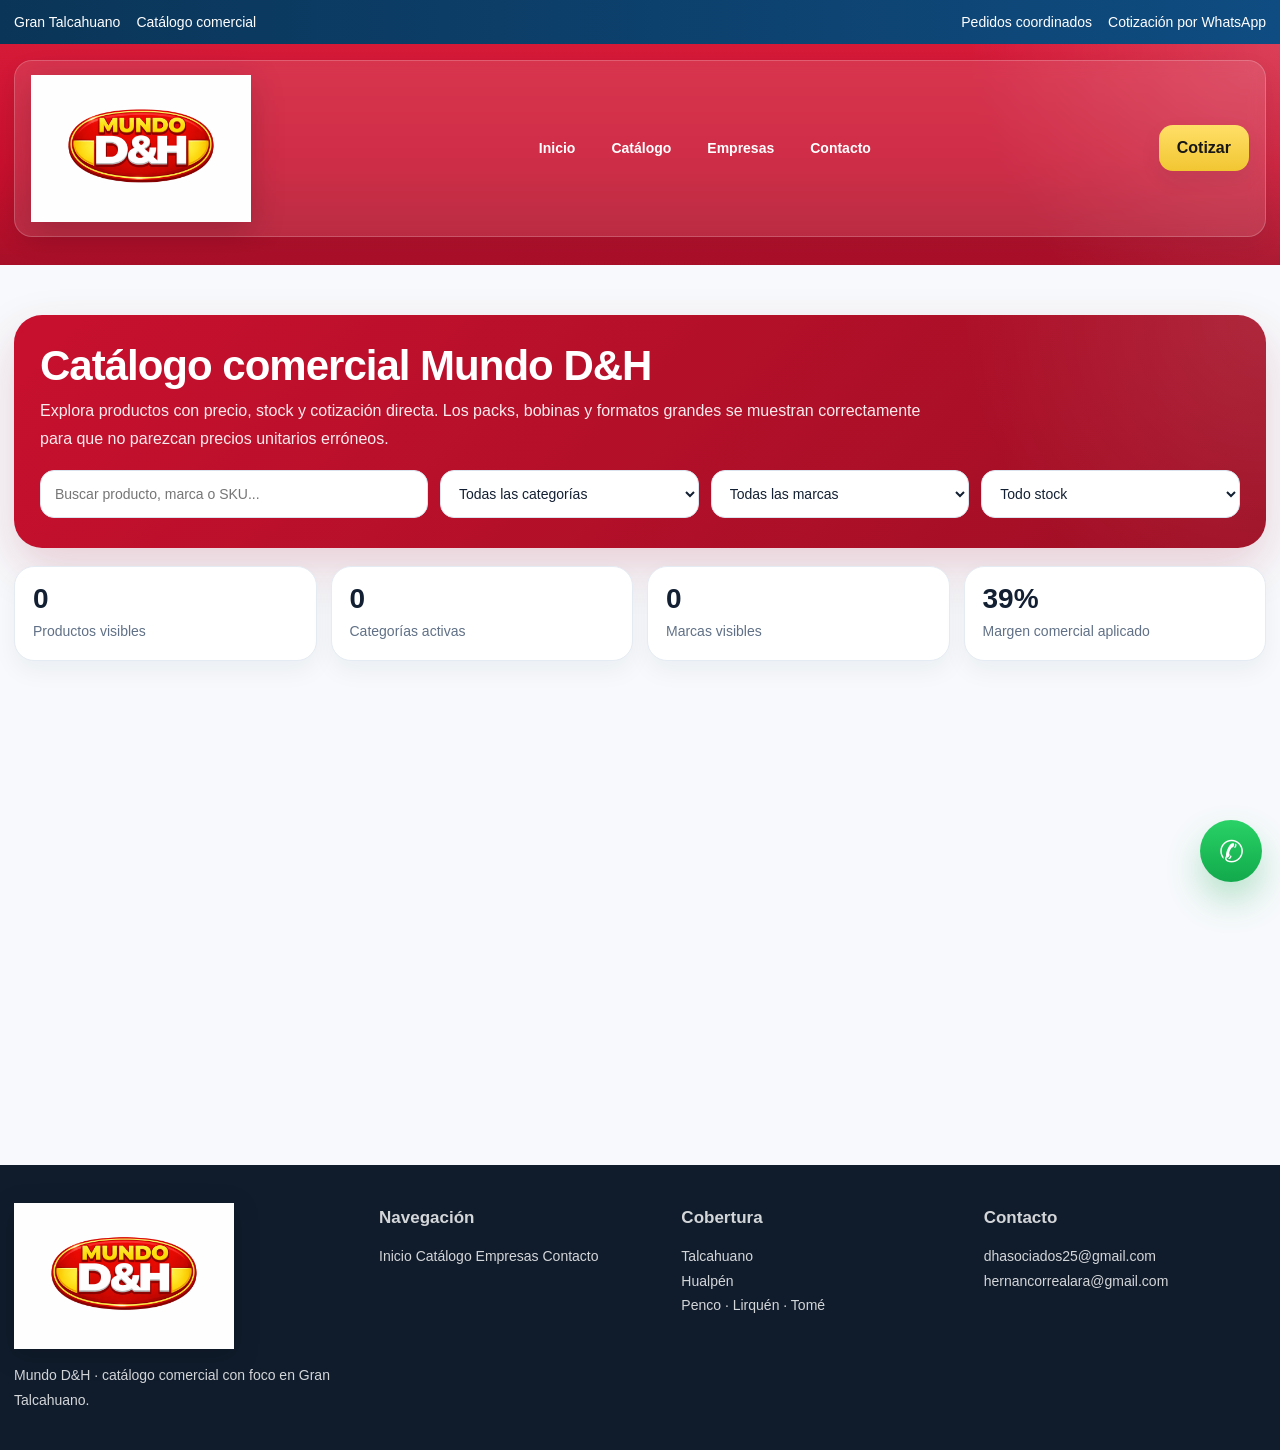
==== catalogo.html @ e12031c5 "Update catalogo.html" ====
<!doctype html>
<html lang="es">
<head>
  <meta charset="utf-8" />
  <meta name="viewport" content="width=device-width,initial-scale=1" />
  <title>Mundo D&H | Catálogo comercial</title>
  <meta
    name="description"
    content="Catálogo comercial Mundo D&H. Productos con precio, stock y cotización por WhatsApp."
  />
  <meta name="theme-color" content="#c8102e" />
  <link rel="stylesheet" href="style.css" />

  <style>
    .catalog-page{
      padding:26px 0 40px;
      background:#f7f9fc;
      min-height:100vh;
    }

    .catalog-hero{
      background:
        radial-gradient(circle at top right, rgba(255,255,255,.10), transparent 24%),
        linear-gradient(135deg, #c8102e 0%, #9f0f25 100%);
      color:#fff;
      border-radius:28px;
      padding:30px 26px;
      box-shadow:0 20px 48px rgba(159,15,37,.18);
      margin-top:24px;
      margin-bottom:18px;
    }

    .catalog-hero h1{
      margin:0 0 10px;
      font-size:42px;
      line-height:1.02;
      letter-spacing:-1px;
    }

    .catalog-hero p{
      margin:0;
      max-width:900px;
      line-height:1.7;
      color:rgba(255,255,255,.92);
    }

    .catalog-tools{
      margin-top:18px;
      display:grid;
      grid-template-columns:1.2fr .8fr .8fr .8fr;
      gap:12px;
    }

    .catalog-tools input,
    .catalog-tools select{
      width:100%;
      border:1px solid #dbe3ee;
      border-radius:14px;
      padding:14px 14px;
      font-size:14px;
      background:#fff;
      color:#132033;
      outline:none;
    }

    .catalog-summary{
      display:grid;
      grid-template-columns:repeat(4, 1fr);
      gap:14px;
      margin:18px 0;
    }

    .summary-card{
      background:#fff;
      border:1px solid #e5ebf3;
      border-radius:20px;
      padding:18px;
      box-shadow:0 10px 24px rgba(20,32,51,.05);
    }

    .summary-card strong{
      display:block;
      font-size:28px;
      color:#132033;
      line-height:1;
      margin-bottom:8px;
    }

    .summary-card span{
      color:#607086;
      font-size:14px;
      line-height:1.5;
    }

    .catalog-grid{
      display:grid;
      grid-template-columns:repeat(4, 1fr);
      gap:16px;
    }

    .product-card{
      background:#fff;
      border:1px solid #e5ebf3;
      border-radius:24px;
      overflow:hidden;
      box-shadow:0 12px 28px rgba(20,32,51,.06);
      display:flex;
      flex-direction:column;
      min-height:100%;
    }

    .product-image{
      position:relative;
      height:220px;
      background:#eef3f8;
      overflow:hidden;
    }

    .product-image img{
      width:100%;
      height:100%;
      object-fit:cover;
      display:block;
    }

    .badge-top{
      position:absolute;
      top:12px;
      left:12px;
      display:inline-flex;
      align-items:center;
      gap:6px;
      background:rgba(19,32,51,.88);
      color:#fff;
      padding:8px 10px;
      border-radius:999px;
      font-size:12px;
      font-weight:800;
      z-index:2;
    }

    .badge-stock{
      position:absolute;
      top:12px;
      right:12px;
      padding:8px 10px;
      border-radius:999px;
      font-size:12px;
      font-weight:800;
      z-index:2;
      background:#eaf8ee;
      color:#16733d;
      border:1px solid #caecd5;
    }

    .badge-stock.low{
      background:#fff6e8;
      color:#9a6500;
      border-color:#f1d9a8;
    }

    .badge-stock.out{
      background:#fff0f0;
      color:#a11a1a;
      border-color:#f0c4c4;
    }

    .product-body{
      padding:18px;
      display:flex;
      flex-direction:column;
      gap:12px;
      flex:1;
    }

    .product-category{
      font-size:12px;
      font-weight:800;
      color:#c8102e;
      text-transform:uppercase;
      letter-spacing:.08em;
    }

    .product-name{
      margin:0;
      font-size:18px;
      line-height:1.25;
      color:#132033;
      letter-spacing:-.25px;
    }

    .product-meta{
      display:grid;
      gap:6px;
      color:#5f6d80;
      font-size:13px;
      line-height:1.5;
    }

    .product-prices{
      margin-top:auto;
      display:grid;
      gap:6px;
      padding-top:8px;
      border-top:1px solid #edf1f6;
    }

    .price-row{
      display:flex;
      justify-content:space-between;
      gap:10px;
      align-items:center;
      font-size:14px;
    }

    .price-label{
      color:#607086;
    }

    .price-value{
      color:#132033;
      font-weight:700;
    }

    .price-sale{
      font-size:24px;
      color:#c8102e;
      font-weight:900;
      line-height:1;
    }

    .product-actions{
      display:grid;
      gap:10px;
      margin-top:12px;
    }

    .btn-product{
      display:inline-flex;
      justify-content:center;
      align-items:center;
      width:100%;
      border:none;
      border-radius:14px;
      padding:13px 14px;
      font-size:14px;
      font-weight:800;
      text-decoration:none;
      cursor:pointer;
    }

    .btn-wa{
      background:#128C7E;
      color:#fff;
    }

    .btn-wa:hover{
      background:#0f766a;
    }

    .btn-secondary-lite{
      background:#f3f6fa;
      color:#132033;
      border:1px solid #e5ebf3;
    }

    .empty-state{
      grid-column:1 / -1;
      background:#fff;
      border:1px solid #e5ebf3;
      border-radius:24px;
      padding:40px 24px;
      text-align:center;
      color:#607086;
    }

    @media (max-width:1180px){
      .catalog-grid{
        grid-template-columns:repeat(3, 1fr);
      }

      .catalog-tools{
        grid-template-columns:1fr 1fr;
      }

      .catalog-summary{
        grid-template-columns:repeat(2, 1fr);
      }
    }

    @media (max-width:820px){
      .catalog-grid{
        grid-template-columns:repeat(2, 1fr);
      }

      .catalog-hero h1{
        font-size:34px;
      }
    }

    @media (max-width:620px){
      .catalog-grid,
      .catalog-tools,
      .catalog-summary{
        grid-template-columns:1fr;
      }

      .catalog-hero{
        padding:24px 18px;
      }

      .catalog-hero h1{
        font-size:28px;
      }
    }
  </style>
</head>
<body>
  <div class="topbar">
    <div class="wrap topbar-inner">
      <div class="topbar-left">
        <span>Gran Talcahuano</span>
        <span>Catálogo comercial</span>
      </div>
      <div class="topbar-right">
        <span>Pedidos coordinados</span>
        <span>Cotización por WhatsApp</span>
      </div>
    </div>
  </div>

  <header class="header small-header">
    <div class="wrap nav">
      <a class="brand" href="index.html">
        <img src="./logotipo.png" alt="Mundo D&H" class="brand-logo">
      </a>

      <nav class="menu">
        <a href="index.html">Inicio</a>
        <a href="catalogo.html">Catálogo</a>
        <a href="empresas.html">Empresas</a>
        <a href="contacto.html">Contacto</a>
      </nav>

      <a class="btn btn-yellow" href="whatsapp.html">Cotizar</a>
    </div>
  </header>

  <main class="catalog-page">
    <div class="wrap">
      <section class="catalog-hero">
        <h1>Catálogo comercial Mundo D&H</h1>
        <p>
          Explora productos con precio, stock y cotización directa. Los packs, bobinas y formatos grandes
          se muestran correctamente para que no parezcan precios unitarios erróneos.
        </p>

        <div class="catalog-tools">
          <input type="text" id="searchInput" placeholder="Buscar producto, marca o SKU..." />
          <select id="categoryFilter">
            <option value="">Todas las categorías</option>
          </select>
          <select id="brandFilter">
            <option value="">Todas las marcas</option>
          </select>
          <select id="stockFilter">
            <option value="">Todo stock</option>
            <option value="con">Con stock</option>
            <option value="bajo">Stock bajo</option>
            <option value="sin">Sin stock</option>
          </select>
        </div>
      </section>

      <section class="catalog-summary">
        <article class="summary-card">
          <strong id="summaryProducts">0</strong>
          <span>Productos visibles</span>
        </article>

        <article class="summary-card">
          <strong id="summaryCategories">0</strong>
          <span>Categorías activas</span>
        </article>

        <article class="summary-card">
          <strong id="summaryBrands">0</strong>
          <span>Marcas visibles</span>
        </article>

        <article class="summary-card">
          <strong>39%</strong>
          <span>Margen comercial aplicado</span>
        </article>
      </section>

      <section class="catalog-grid" id="catalogGrid"></section>
    </div>
  </main>

  <footer class="footer">
    <div class="wrap footer-grid">
      <div>
        <img src="./logotipo.png" alt="Mundo D&H" class="footer-logo">
        <p>Mundo D&amp;H · catálogo comercial con foco en Gran Talcahuano.</p>
      </div>

      <div>
        <h4>Navegación</h4>
        <a href="index.html">Inicio</a>
        <a href="catalogo.html">Catálogo</a>
        <a href="empresas.html">Empresas</a>
        <a href="contacto.html">Contacto</a>
      </div>

      <div>
        <h4>Cobertura</h4>
        <div>Talcahuano</div>
        <div>Hualpén</div>
        <div>Penco · Lirquén · Tomé</div>
      </div>

      <div>
        <h4>Contacto</h4>
        <div>dhasociados25@gmail.com</div>
        <div>hernancorrealara@gmail.com</div>
      </div>
    </div>
  </footer>

  <script src="catalogo.js"></script>
</body>
</html>
  <button class="wa-float" type="button" onclick="quickWhatsApp()" aria-label="WhatsApp">✆</button>

  <script src="script.js"></script>
</body>
---- style.css ----
:root{
  --primary:#c8102e;
  --primary-dark:#a50f28;
  --blue:#0f4c81;
  --blue-dark:#0a3558;
  --yellow:#ffd54a;
  --yellow-dark:#f2c632;
  --ink:#142033;
  --muted:#677486;
  --paper:#ffffff;
  --bg:#f5f7fb;
  --line:#e3e8f0;
  --dark:#162334;
  --shadow:0 16px 38px rgba(20,32,51,.10);
  --shadow-soft:0 8px 20px rgba(20,32,51,.08);
  --max:1280px;
}

*{box-sizing:border-box}
html{scroll-behavior:smooth}
body{
  margin:0;
  font-family:Arial, Helvetica, sans-serif;
  background:var(--bg);
  color:var(--ink);
}
a{text-decoration:none;color:inherit}
img{display:block;max-width:100%}
button,input,select,textarea{font:inherit}

.wrap{
  width:min(var(--max), calc(100% - 28px));
  margin:0 auto;
}

.topbar{
  background:linear-gradient(90deg, var(--blue-dark), var(--blue));
  color:#fff;
  font-size:14px;
}
.topbar-inner{
  min-height:44px;
  display:flex;
  justify-content:space-between;
  align-items:center;
  gap:12px;
  flex-wrap:wrap;
  padding:8px 0;
}
.topbar-left,
.topbar-right{
  display:flex;
  gap:16px;
  flex-wrap:wrap;
}

.promo-ticker{
  background:#9d0c23;
  color:#fff;
  overflow:hidden;
  white-space:nowrap;
  border-bottom:4px solid var(--yellow);
}
.promo-track{
  display:inline-flex;
  gap:28px;
  align-items:center;
  padding:12px 0;
  min-width:max-content;
  animation:ticker 24s linear infinite;
  font-weight:800;
  letter-spacing:.2px;
}
@keyframes ticker{
  from{transform:translateX(0)}
  to{transform:translateX(-50%)}
}

.header{
  background:
    radial-gradient(circle at top right, rgba(255,255,255,.16), transparent 24%),
    linear-gradient(180deg, #d51a38 0%, #c8102e 54%, #a70f28 100%);
  color:#fff;
  padding:16px 0 42px;
}
.small-header{
  padding-bottom:28px;
}

.nav{
  display:flex;
  align-items:center;
  justify-content:space-between;
  gap:16px;
  flex-wrap:wrap;
  background:rgba(255,255,255,.12);
  border:1px solid rgba(255,255,255,.20);
  border-radius:18px;
  padding:14px 16px;
  backdrop-filter:blur(8px);
  box-shadow:var(--shadow-soft);
}
.brand-logo{
  width:220px;
  height:auto;
  object-fit:contain;
  filter:drop-shadow(0 8px 16px rgba(0,0,0,.18));
}
.menu{
  display:flex;
  gap:8px;
  flex-wrap:wrap;
}
.menu a{
  color:#fff;
  font-weight:700;
  font-size:14px;
  padding:11px 14px;
  border-radius:12px;
}
.menu a:hover{
  background:rgba(255,255,255,.12);
}

.btn{
  border:0;
  border-radius:14px;
  padding:14px 18px;
  font-weight:800;
  cursor:pointer;
  box-shadow:var(--shadow-soft);
  transition:.18s ease;
}
.btn:hover{
  transform:translateY(-1px);
}
.btn-yellow{
  background:linear-gradient(180deg, #ffdf67, var(--yellow-dark));
  color:#161616;
}
.btn-dark{
  background:linear-gradient(180deg, #22354d, #162334);
  color:#fff;
}
.btn-outline-white{
  background:transparent;
  color:#fff;
  border:1px solid rgba(255,255,255,.36);
}

.hero{
  margin-top:24px;
  display:grid;
  grid-template-columns:1.15fr .85fr;
  gap:24px;
  align-items:stretch;
}
.hero-small{
  align-items:center;
}
.hero-left,
.hero-right{
  min-width:0;
}
.hero-badge{
  display:inline-flex;
  align-items:center;
  gap:8px;
  padding:9px 14px;
  border-radius:999px;
  background:rgba(255,255,255,.12);
  border:1px solid rgba(255,255,255,.18);
  font-size:13px;
  font-weight:800;
  margin-bottom:18px;
}
.hero h1{
  margin:0 0 14px;
  font-size:52px;
  line-height:1.02;
  letter-spacing:-1px;
}
.hero p{
  margin:0;
  color:rgba(255,255,255,.92);
  font-size:18px;
  line-height:1.6;
}
.hero-actions{
  display:flex;
  gap:12px;
  flex-wrap:wrap;
  margin-top:24px;
}
.hero-features{
  display:grid;
  grid-template-columns:repeat(3,1fr);
  gap:12px;
  margin-top:24px;
}
.mini-card{
  background:rgba(255,255,255,.12);
  border:1px solid rgba(255,255,255,.16);
  border-radius:18px;
  padding:16px;
}
.mini-card strong{
  display:block;
  margin-bottom:6px;
  font-size:16px;
}
.mini-card span{
  color:rgba(255,255,255,.90);
  font-size:14px;
  line-height:1.5;
}

.slider-card,
.compact-info{
  background:#fff;
  color:var(--ink);
  border-radius:24px;
  padding:26px;
  box-shadow:var(--shadow);
  min-height:100%;
}
.slider{
  position:relative;
  min-height:280px;
}
.slide{
  display:none;
}
.slide.active{
  display:block;
  animation:fadeIn .35s ease;
}
@keyframes fadeIn{
  from{opacity:.3; transform:translateY(8px)}
  to{opacity:1; transform:none}
}
.slide-label{
  display:inline-block;
  padding:8px 12px;
  border-radius:999px;
  background:#eef4fb;
  color:var(--blue);
  font-size:12px;
  font-weight:800;
  margin-bottom:12px;
}
.slide h3{
  margin:0 0 10px;
  font-size:30px;
  line-height:1.1;
}
.slide p{
  color:var(--muted);
  font-size:15px;
  line-height:1.65;
}
.slider-dots{
  display:flex;
  gap:8px;
  margin-top:18px;
}
.slider-dots button{
  width:12px;
  height:12px;
  border-radius:999px;
  border:0;
  background:#d6dde7;
  cursor:pointer;
}
.slider-dots button.active{
  background:var(--primary);
}
.check-list{
  margin:0;
  padding-left:18px;
  color:var(--muted);
  line-height:1.8;
}
.compact-info h3{
  margin:0 0 12px;
  font-size:28px;
}

.section{
  padding:42px 0;
}
.section.alt{
  background:#eef3f8;
}
.section-head{
  margin-bottom:20px;
}
.section-head.center{
  text-align:center;
}
.section-head h2{
  margin:0 0 8px;
  font-size:36px;
  letter-spacing:-.6px;
}
.section-head p{
  margin:0;
  color:var(--muted);
  line-height:1.65;
  font-size:16px;
}

.service-grid{
  display:grid;
  grid-template-columns:repeat(3,1fr);
  gap:18px;
}
.card{
  background:var(--paper);
  border:1px solid var(--line);
  border-radius:22px;
  box-shadow:var(--shadow-soft);
}
.service-card{
  padding:22px;
}
.icon-box{
  width:58px;
  height:58px;
  border-radius:16px;
  display:grid;
  place-items:center;
  font-size:25px;
  background:linear-gradient(180deg, #eef6ff, #e5effa);
  color:var(--blue);
  margin-bottom:14px;
}
.service-card h3{
  margin:0 0 10px;
  font-size:22px;
}
.service-card p{
  margin:0;
  color:var(--muted);
  line-height:1.6;
}

.category-grid{
  display:grid;
  grid-template-columns:repeat(4,1fr);
  gap:16px;
}
.category-card{
  background:#fff;
  border:1px solid var(--line);
  border-radius:20px;
  padding:20px;
  box-shadow:var(--shadow-soft);
  transition:.18s ease;
}
.category-card:hover{
  transform:translateY(-3px);
  box-shadow:0 16px 30px rgba(20,32,51,.12);
}
.category-icon{
  width:56px;
  height:56px;
  border-radius:16px;
  display:grid;
  place-items:center;
  font-size:26px;
  background:#fff3d1;
  margin-bottom:14px;
}
.category-card h3{
  margin:0 0 8px;
  font-size:20px;
}
.category-card p{
  margin:0;
  color:var(--muted);
  line-height:1.6;
  font-size:14px;
}

.offer-banner{
  background:linear-gradient(135deg, var(--blue) 0%, #123c61 100%);
  color:#fff;
  border-radius:26px;
  padding:28px;
  display:grid;
  grid-template-columns:1.1fr .9fr;
  gap:20px;
  box-shadow:var(--shadow);
}
.offer-tag{
  display:inline-block;
  padding:8px 12px;
  background:rgba(255,255,255,.12);
  border:1px solid rgba(255,255,255,.18);
  border-radius:999px;
  font-size:12px;
  font-weight:800;
  margin-bottom:12px;
}
.offer-copy h2{
  margin:0 0 10px;
  font-size:38px;
  line-height:1.08;
}
.offer-copy p{
  margin:0;
  color:rgba(255,255,255,.90);
  line-height:1.7;
}
.offer-side{
  display:grid;
  grid-template-columns:1fr 1fr;
  gap:12px;
}
.offer-box{
  background:rgba(255,255,255,.12);
  border:1px solid rgba(255,255,255,.18);
  border-radius:18px;
  padding:18px;
}
.offer-box strong{
  display:block;
  margin-bottom:6px;
  font-size:17px;
}
.offer-box span{
  color:rgba(255,255,255,.90);
  line-height:1.55;
  font-size:14px;
}

.zone-list{
  display:flex;
  gap:10px;
  flex-wrap:wrap;
}
.zone{
  background:#fff;
  border:1px solid var(--line);
  border-radius:999px;
  padding:11px 14px;
  font-weight:800;
  box-shadow:var(--shadow-soft);
}

.cta-final{
  background:#fff;
  border:1px solid var(--line);
  border-radius:24px;
  padding:28px;
  box-shadow:var(--shadow-soft);
  display:flex;
  justify-content:space-between;
  gap:20px;
  align-items:center;
  flex-wrap:wrap;
}
.cta-final h2{
  margin:0 0 8px;
  font-size:34px;
}
.cta-final p{
  margin:0;
  color:var(--muted);
  line-height:1.65;
}
.cta-buttons{
  display:flex;
  gap:12px;
  flex-wrap:wrap;
}

.form-layout{
  display:grid;
  grid-template-columns:.9fr 1.1fr;
  gap:20px;
  align-items:start;
}
.side-info,
.form-card{
  padding:24px;
}
.side-info h3,
.form-card h2{
  margin:0 0 12px;
}
.side-info-list{
  display:grid;
  gap:12px;
}
.side-info-item{
  border:1px solid var(--line);
  border-radius:16px;
  padding:14px;
  background:#fafbfd;
}
.side-info-item strong{
  display:block;
  margin-bottom:4px;
}
.side-info-item span{
  color:var(--muted);
  line-height:1.55;
}
.form-card p{
  color:var(--muted);
}
.form-grid{
  display:grid;
  grid-template-columns:1fr 1fr;
  gap:14px;
}
.field{
  display:flex;
  flex-direction:column;
  gap:7px;
}
.field.full{
  grid-column:1 / -1;
}
.field label{
  font-size:13px;
  font-weight:800;
}
.field input,
.field select,
.field textarea{
  width:100%;
  border:1px solid #d9e1eb;
  border-radius:14px;
  padding:14px 15px;
  background:#fff;
  color:var(--ink);
  outline:none;
}
.field textarea{
  min-height:130px;
  resize:vertical;
}
.field input:focus,
.field select:focus,
.field textarea:focus{
  border-color:#77a7d2;
  box-shadow:0 0 0 4px rgba(15,76,129,.10);
}
.form-actions{
  display:flex;
  gap:12px;
  flex-wrap:wrap;
  margin-top:18px;
}

.catalog-grid{
  display:grid;
  grid-template-columns:repeat(2,1fr);
  gap:18px;
}
.catalog-block{
  background:#fff;
  border:1px solid var(--line);
  border-radius:22px;
  padding:24px;
  box-shadow:var(--shadow-soft);
}
.catalog-head{
  display:flex;
  align-items:center;
  gap:12px;
  margin-bottom:10px;
}
.catalog-head span{
  width:54px;
  height:54px;
  border-radius:16px;
  display:grid;
  place-items:center;
  background:#fff3d1;
  font-size:24px;
}
.catalog-head h2{
  margin:0;
  font-size:26px;
}
.catalog-block p{
  margin:0;
  color:var(--muted);
  line-height:1.65;
}

.footer{
  background:#101c2c;
  color:#fff;
  padding:38px 0 24px;
}
.footer-grid{
  display:grid;
  grid-template-columns:1.1fr .9fr .9fr .9fr;
  gap:20px;
}
.footer-grid h4{
  margin:0 0 12px;
  font-size:17px;
}
.footer-grid a,
.footer-grid div,
.footer-grid p{
  color:rgba(255,255,255,.82);
  line-height:1.75;
  font-size:14px;
}
.footer-logo{
  width:220px;
  margin-bottom:14px;
  filter:drop-shadow(0 6px 12px rgba(0,0,0,.18));
}

.wa-float{
  position:fixed;
  right:18px;
  bottom:18px;
  width:62px;
  height:62px;
  border-radius:999px;
  border:0;
  background:linear-gradient(180deg,#29d266,#12a94c);
  color:#fff;
  display:grid;
  place-items:center;
  font-size:30px;
  box-shadow:0 18px 34px rgba(18,169,76,.28);
  cursor:pointer;
  z-index:999;
}

@media (max-width:1120px){
  .hero,
  .offer-banner,
  .form-layout,
  .footer-grid,
  .service-grid,
  .category-grid,
  .catalog-grid{
    grid-template-columns:1fr 1fr;
  }

  .hero-features{
    grid-template-columns:1fr;
  }
}

@media (max-width:820px){
  .hero,
  .offer-banner,
  .form-layout,
  .footer-grid,
  .service-grid,
  .category-grid,
  .catalog-grid,
  .form-grid{
    grid-template-columns:1fr;
  }

  .brand-logo{
    width:190px;
  }

  .hero h1{
    font-size:38px;
  }

  .section-head h2,
  .offer-copy h2,
  .cta-final h2{
    font-size:28px;
  }

  .cta-final{
    padding:22px;
  }
}
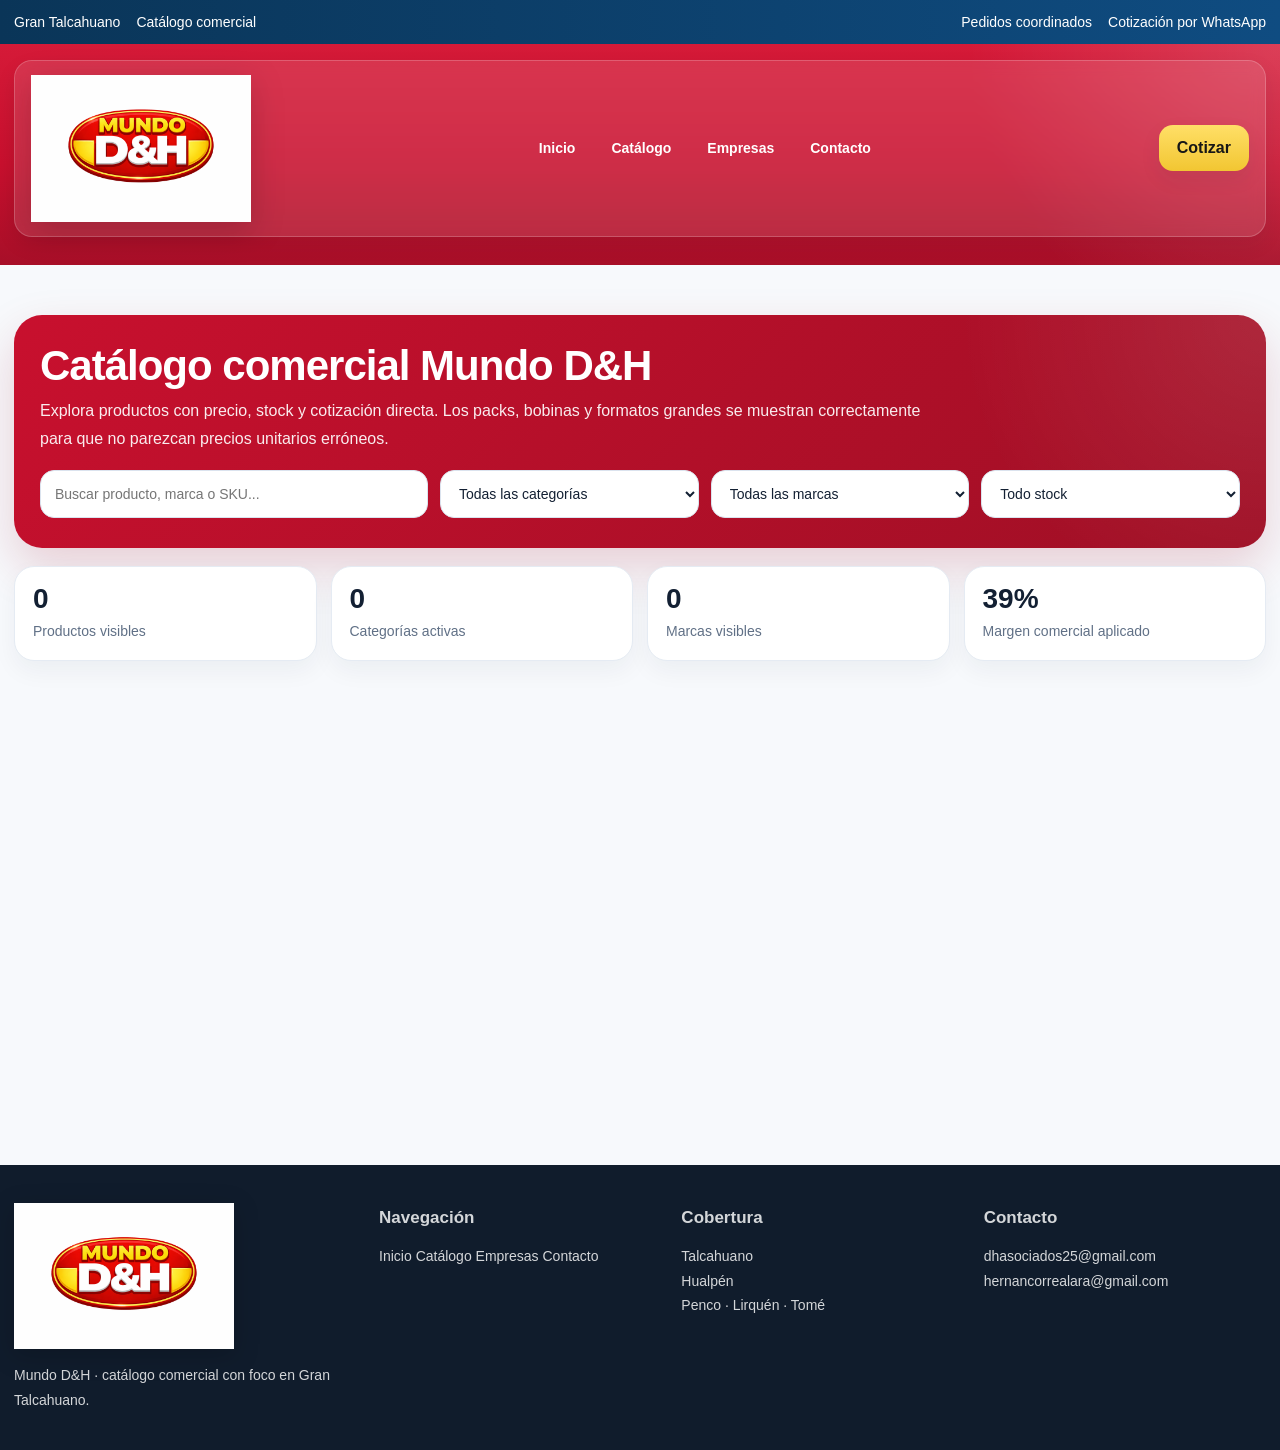
==== commit 8145aa01: "Update catalogo.html" ====
--- a/catalogo.html
+++ b/catalogo.html
@@ -332,7 +332,7 @@
   <header class="header small-header">
     <div class="wrap nav">
       <a class="brand" href="index.html">
-        <img src="./logotipo.png" alt="Mundo D&H" class="brand-logo">
+        <img src="./logotipo.png" alt="Mundo D&H" class="brand-logo" />
       </a>
 
       <nav class="menu">
@@ -349,7 +349,7 @@
   <main class="catalog-page">
     <div class="wrap">
       <section class="catalog-hero">
-        <h1>Catálogo comercial Mundo D&H</h1>
+        <h1>Catálogo comercial Mundo D&amp;H</h1>
         <p>
           Explora productos con precio, stock y cotización directa. Los packs, bobinas y formatos grandes
           se muestran correctamente para que no parezcan precios unitarios erróneos.
@@ -401,7 +401,7 @@
   <footer class="footer">
     <div class="wrap footer-grid">
       <div>
-        <img src="./logotipo.png" alt="Mundo D&H" class="footer-logo">
+        <img src="./logotipo.png" alt="Mundo D&H" class="footer-logo" />
         <p>Mundo D&amp;H · catálogo comercial con foco en Gran Talcahuano.</p>
       </div>
 
@@ -431,7 +431,3 @@
   <script src="catalogo.js"></script>
 </body>
 </html>
-  <button class="wa-float" type="button" onclick="quickWhatsApp()" aria-label="WhatsApp">✆</button>
-
-  <script src="script.js"></script>
-</body>
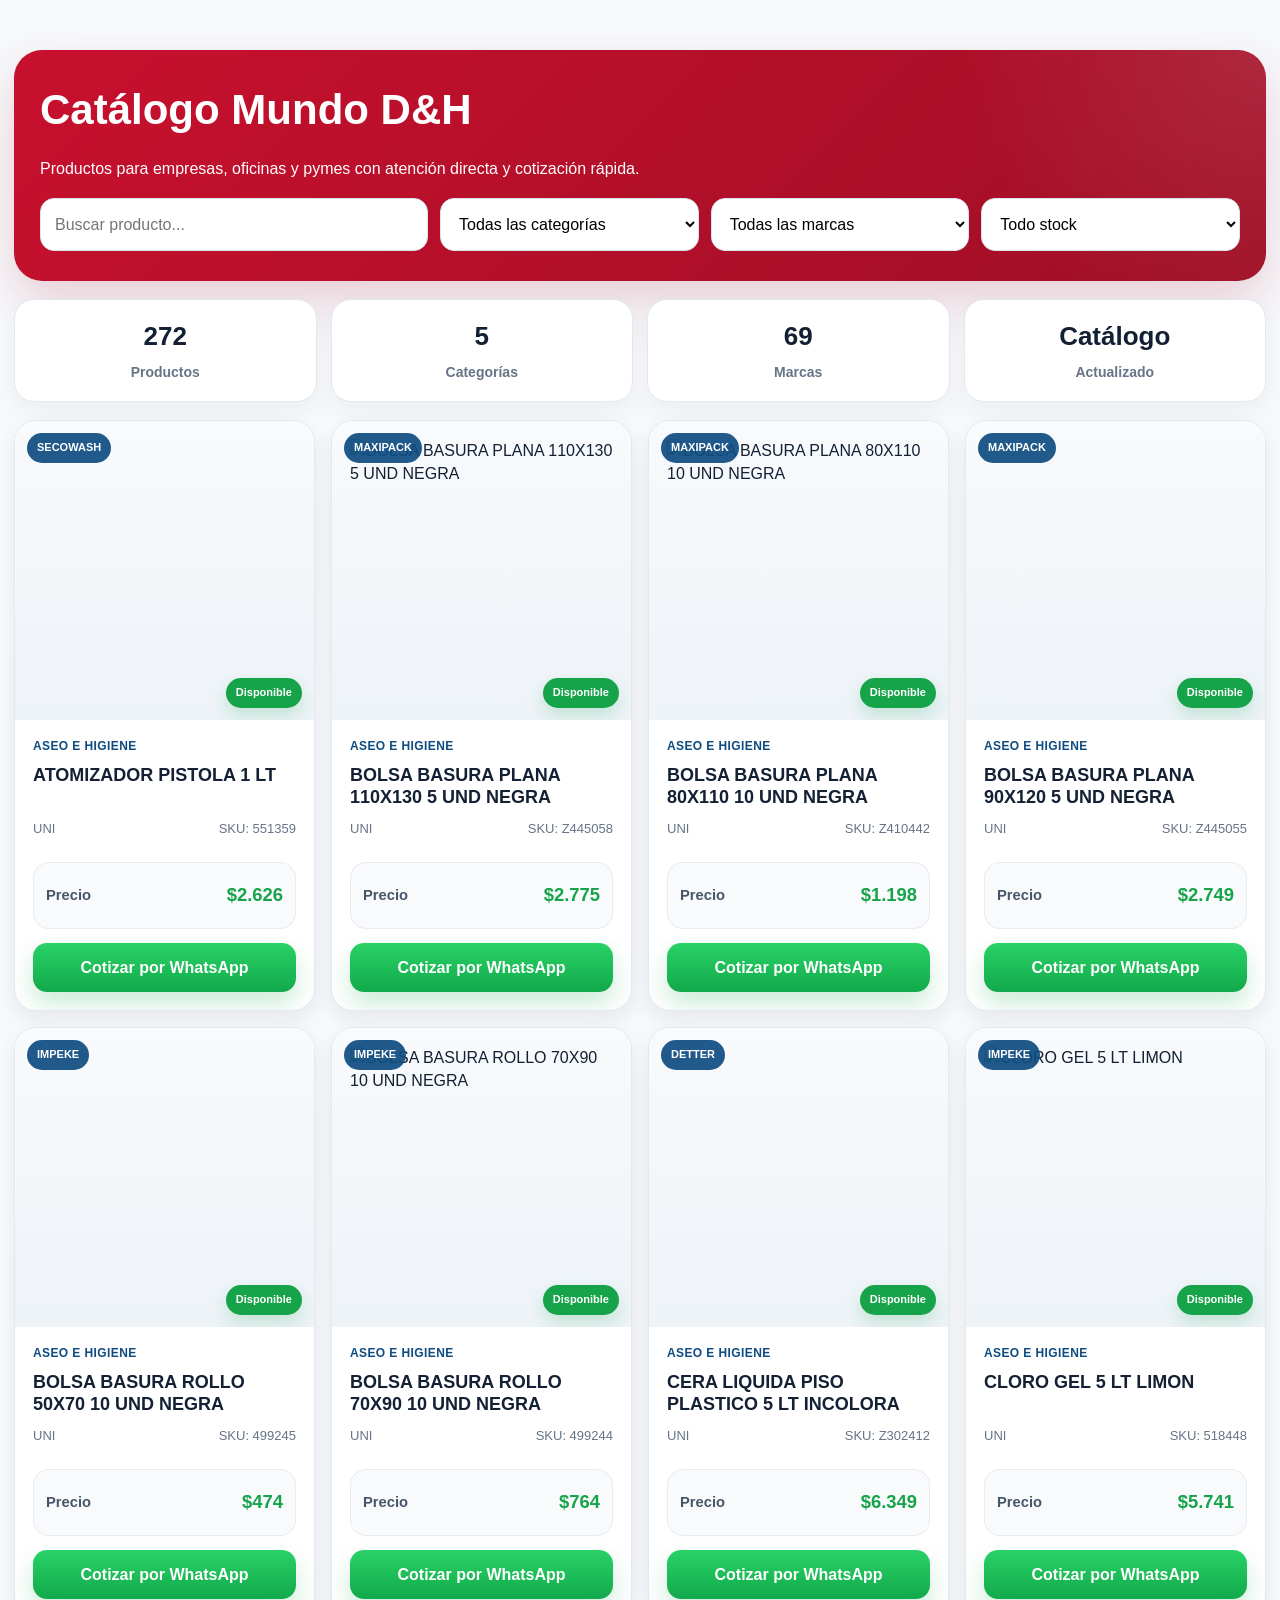
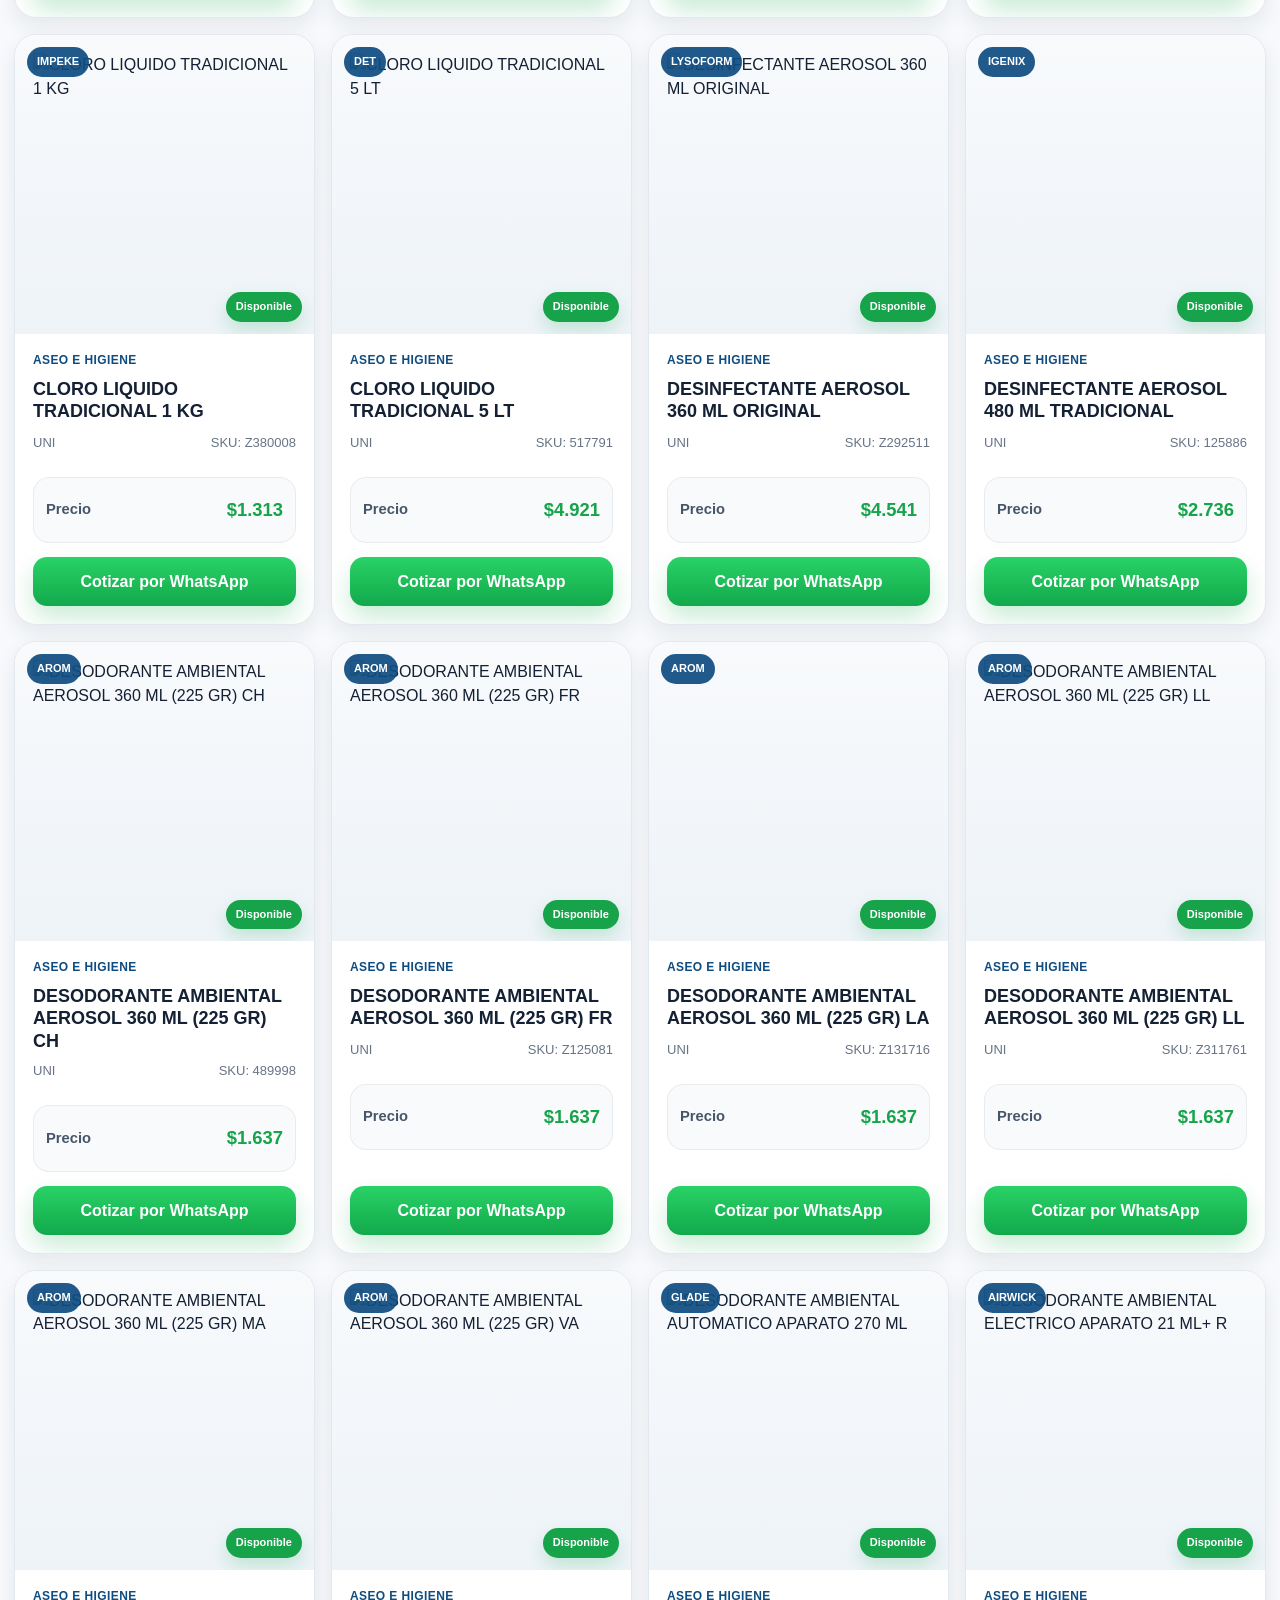
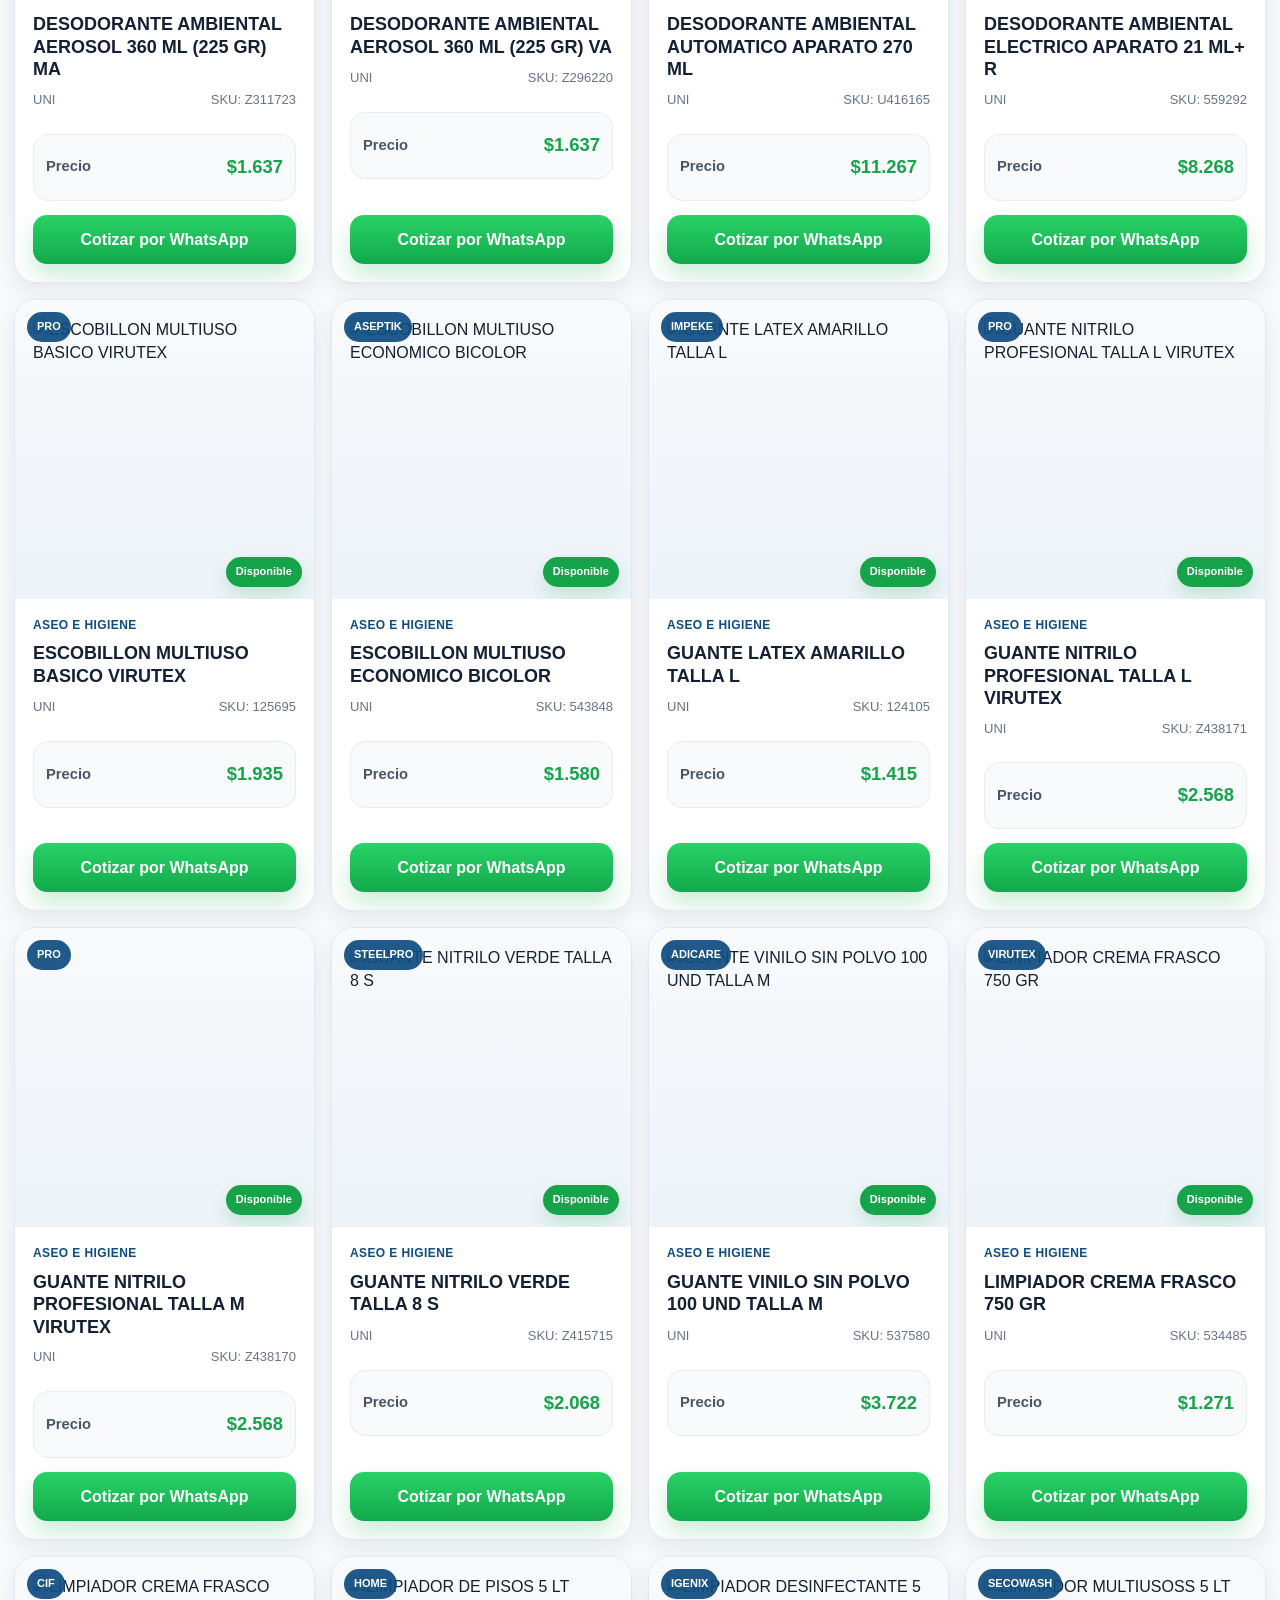
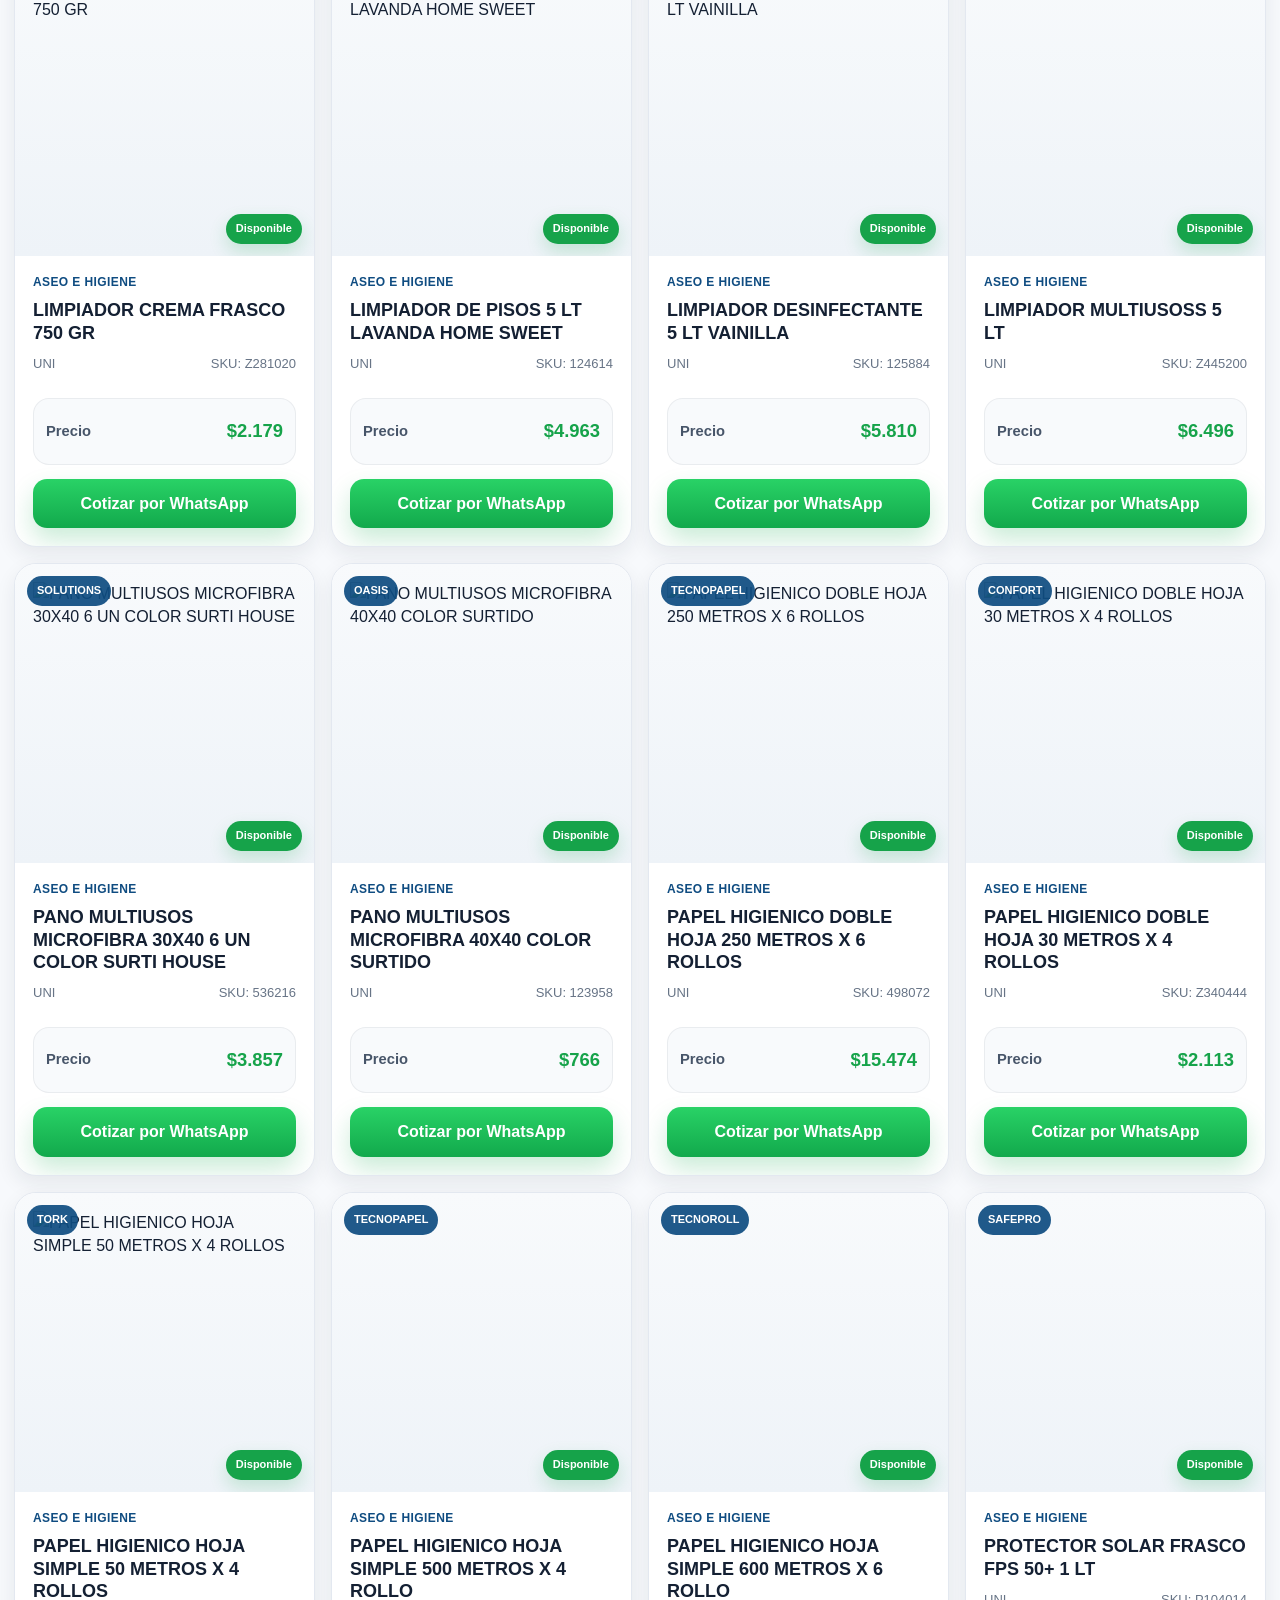
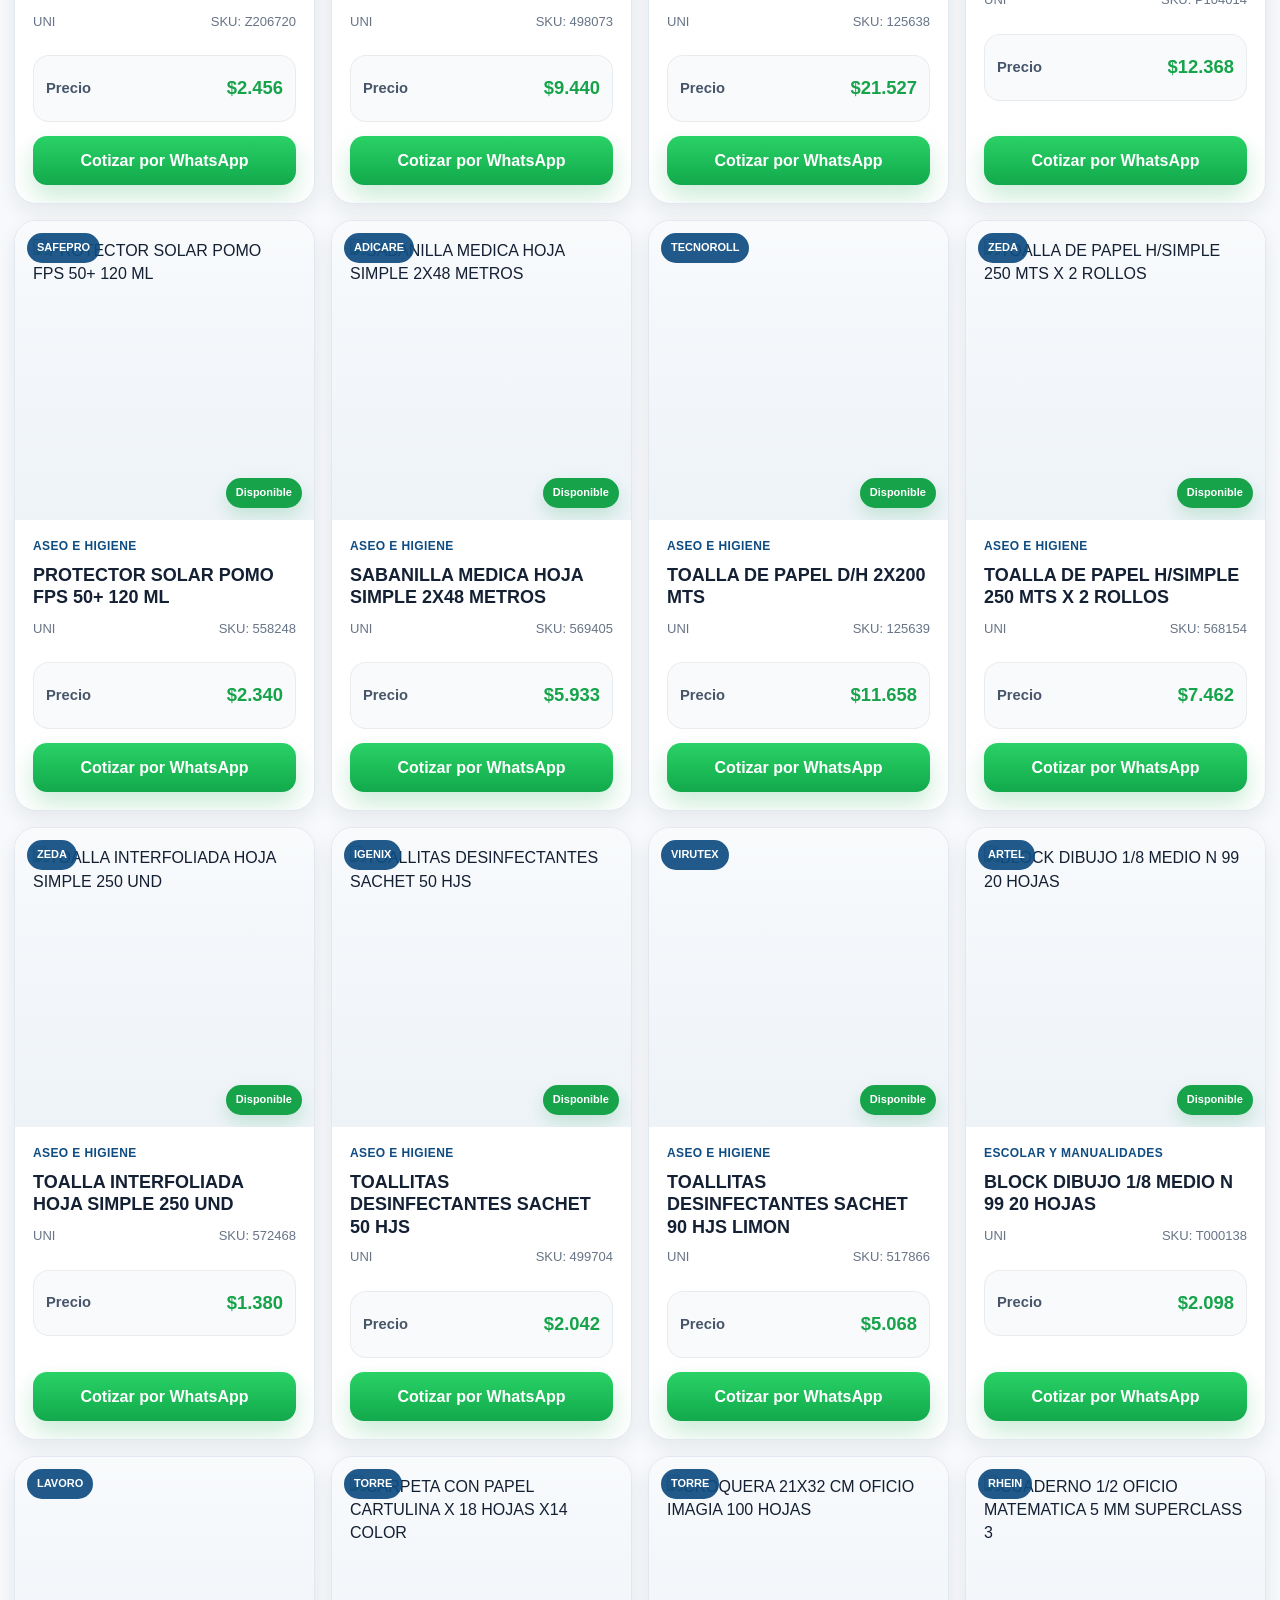
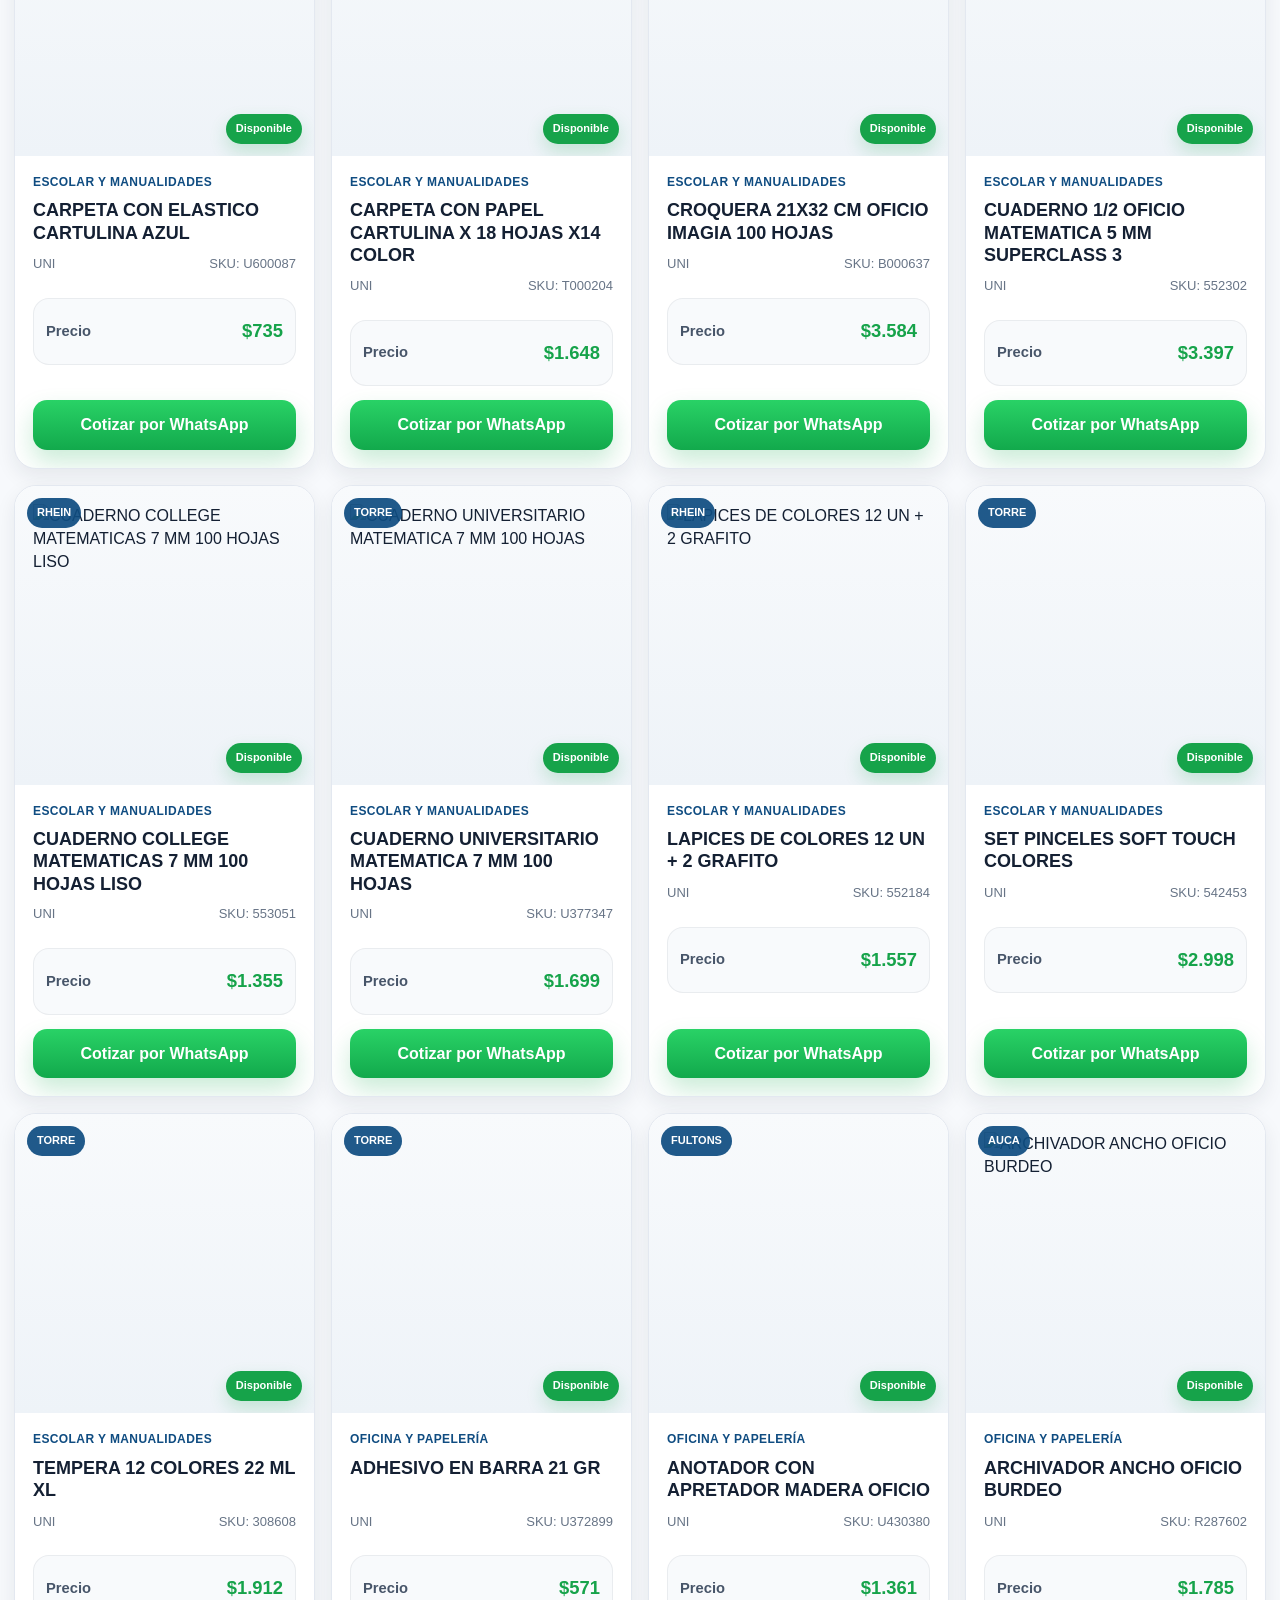
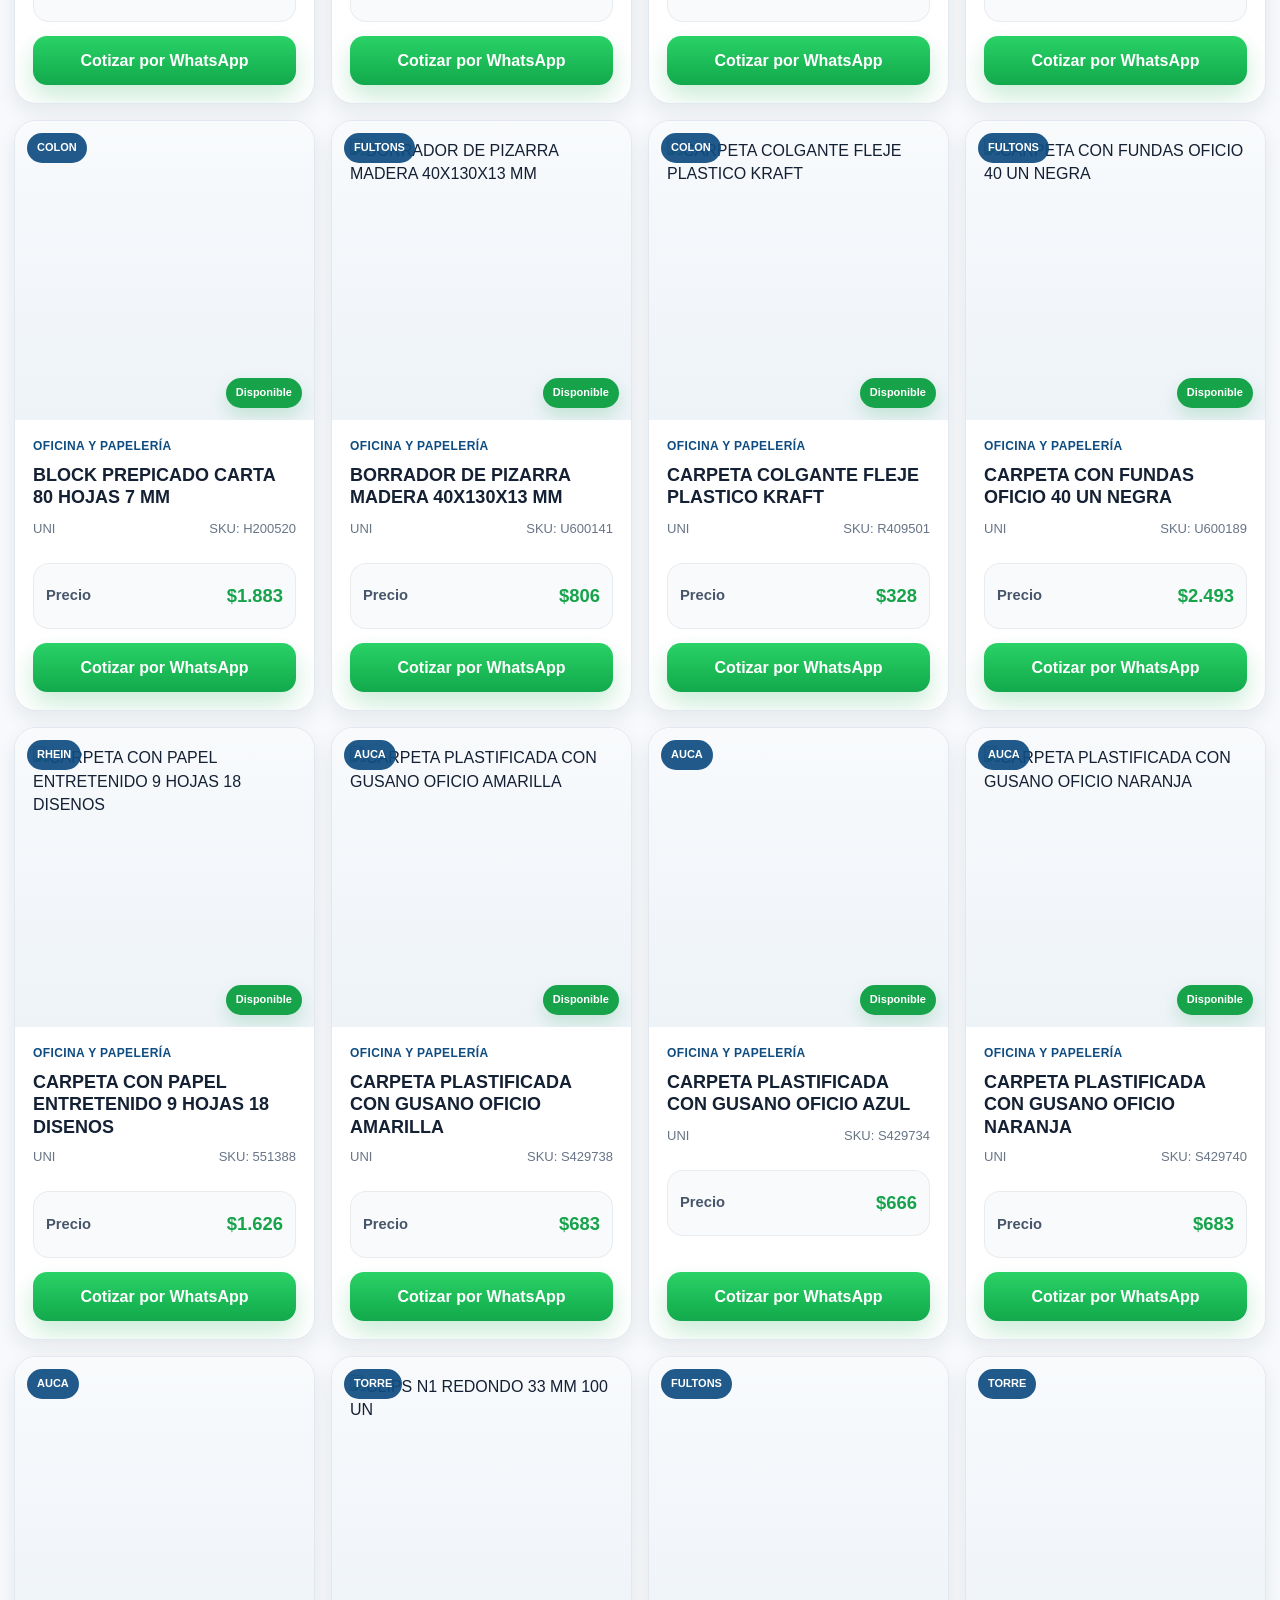
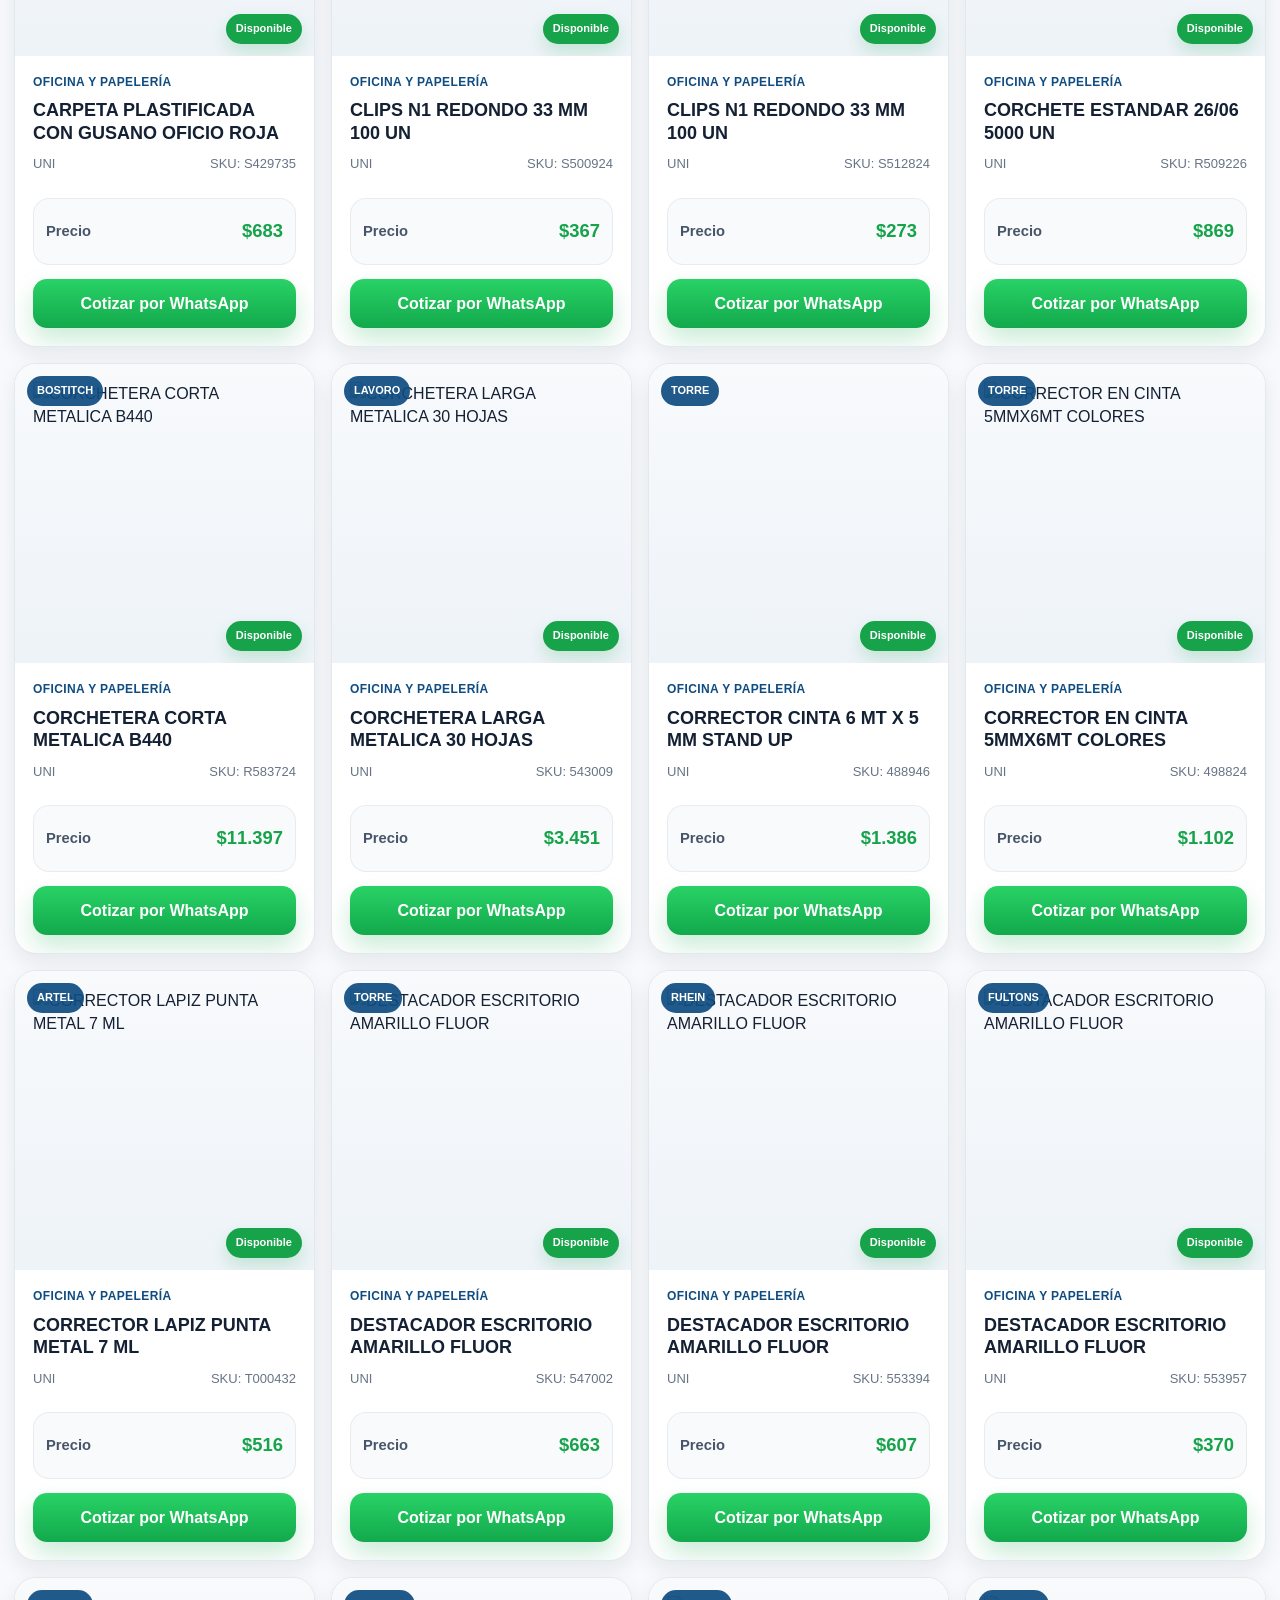
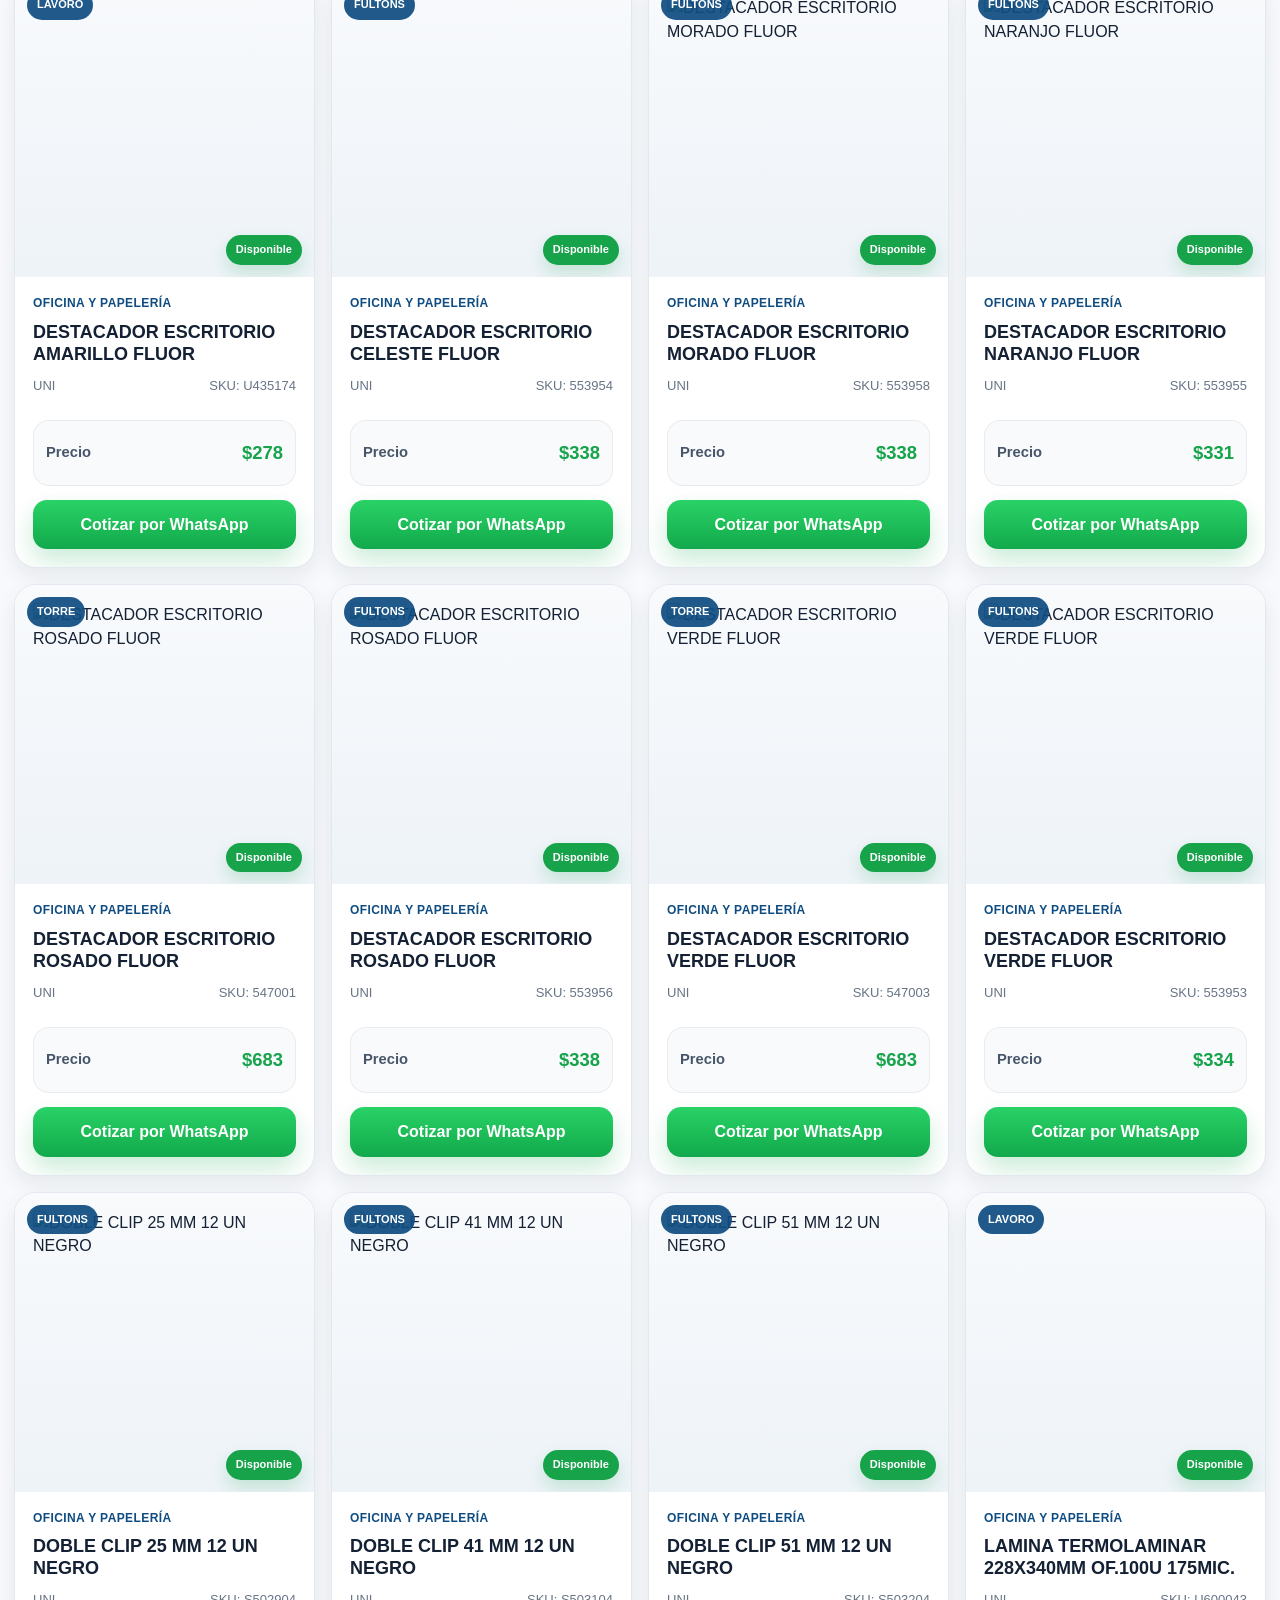
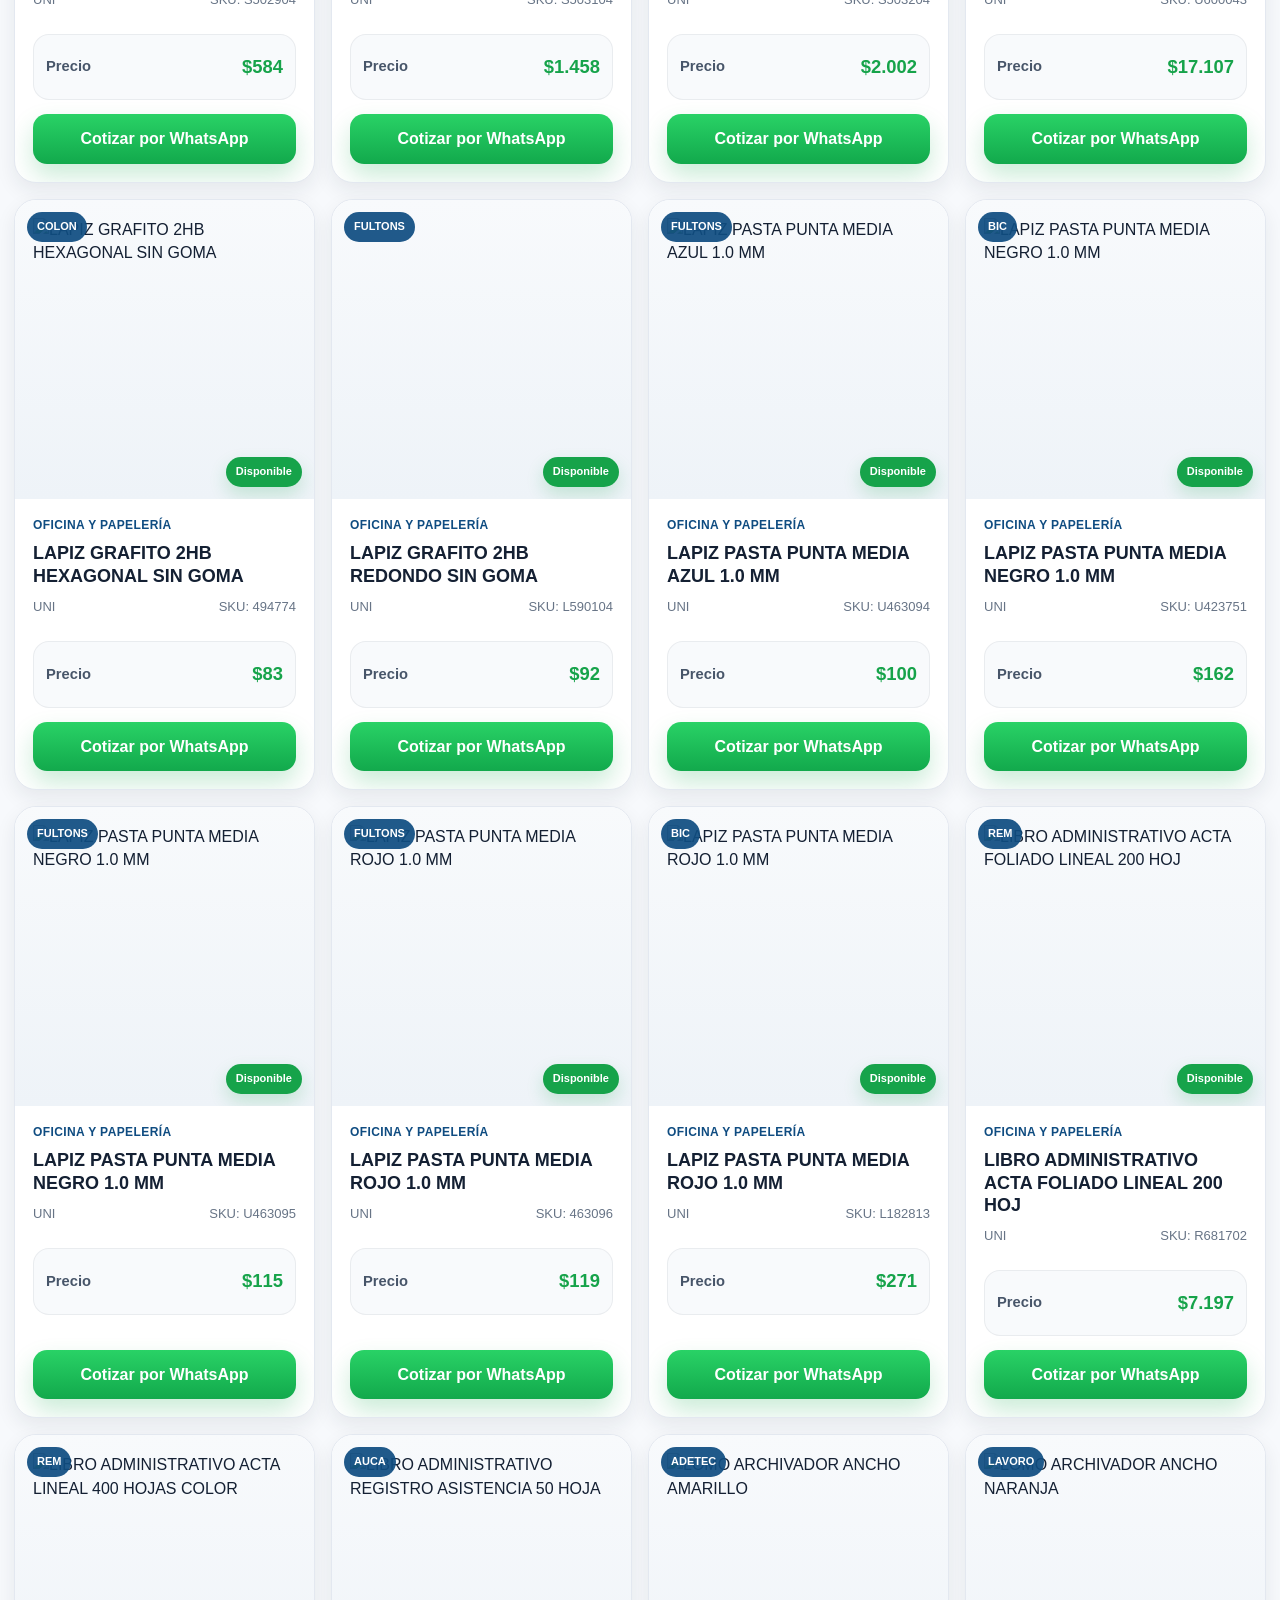
==== commit be42165f: "Update catalogo.html" ====
--- a/catalogo.html
+++ b/catalogo.html
@@ -4,11 +4,14 @@
   <meta charset="utf-8" />
   <meta name="viewport" content="width=device-width,initial-scale=1" />
   <title>Mundo D&H | Catálogo comercial</title>
+
   <meta
     name="description"
     content="Catálogo comercial Mundo D&H. Productos con precio, stock y cotización por WhatsApp."
   />
+
   <meta name="theme-color" content="#c8102e" />
+
   <link rel="stylesheet" href="style.css" />
 
   <style>
@@ -33,15 +36,6 @@
     .catalog-hero h1{
       margin:0 0 10px;
       font-size:42px;
-      line-height:1.02;
-      letter-spacing:-1px;
-    }
-
-    .catalog-hero p{
-      margin:0;
-      max-width:900px;
-      line-height:1.7;
-      color:rgba(255,255,255,.92);
     }
 
     .catalog-tools{
@@ -56,11 +50,8 @@
       width:100%;
       border:1px solid #dbe3ee;
       border-radius:14px;
-      padding:14px 14px;
-      font-size:14px;
+      padding:14px;
       background:#fff;
-      color:#132033;
-      outline:none;
     }
 
     .catalog-summary{
@@ -72,24 +63,16 @@
 
     .summary-card{
       background:#fff;
-      border:1px solid #e5ebf3;
       border-radius:20px;
       padding:18px;
       box-shadow:0 10px 24px rgba(20,32,51,.05);
+      text-align:center;
     }
 
     .summary-card strong{
       display:block;
-      font-size:28px;
+      font-size:26px;
       color:#132033;
-      line-height:1;
-      margin-bottom:8px;
-    }
-
-    .summary-card span{
-      color:#607086;
-      font-size:14px;
-      line-height:1.5;
     }
 
     .catalog-grid{
@@ -98,185 +81,9 @@
       gap:16px;
     }
 
-    .product-card{
-      background:#fff;
-      border:1px solid #e5ebf3;
-      border-radius:24px;
-      overflow:hidden;
-      box-shadow:0 12px 28px rgba(20,32,51,.06);
-      display:flex;
-      flex-direction:column;
-      min-height:100%;
-    }
-
-    .product-image{
-      position:relative;
-      height:220px;
-      background:#eef3f8;
-      overflow:hidden;
-    }
-
-    .product-image img{
-      width:100%;
-      height:100%;
-      object-fit:cover;
-      display:block;
-    }
-
-    .badge-top{
-      position:absolute;
-      top:12px;
-      left:12px;
-      display:inline-flex;
-      align-items:center;
-      gap:6px;
-      background:rgba(19,32,51,.88);
-      color:#fff;
-      padding:8px 10px;
-      border-radius:999px;
-      font-size:12px;
-      font-weight:800;
-      z-index:2;
-    }
-
-    .badge-stock{
-      position:absolute;
-      top:12px;
-      right:12px;
-      padding:8px 10px;
-      border-radius:999px;
-      font-size:12px;
-      font-weight:800;
-      z-index:2;
-      background:#eaf8ee;
-      color:#16733d;
-      border:1px solid #caecd5;
-    }
-
-    .badge-stock.low{
-      background:#fff6e8;
-      color:#9a6500;
-      border-color:#f1d9a8;
-    }
-
-    .badge-stock.out{
-      background:#fff0f0;
-      color:#a11a1a;
-      border-color:#f0c4c4;
-    }
-
-    .product-body{
-      padding:18px;
-      display:flex;
-      flex-direction:column;
-      gap:12px;
-      flex:1;
-    }
-
-    .product-category{
-      font-size:12px;
-      font-weight:800;
-      color:#c8102e;
-      text-transform:uppercase;
-      letter-spacing:.08em;
-    }
-
-    .product-name{
-      margin:0;
-      font-size:18px;
-      line-height:1.25;
-      color:#132033;
-      letter-spacing:-.25px;
-    }
-
-    .product-meta{
-      display:grid;
-      gap:6px;
-      color:#5f6d80;
-      font-size:13px;
-      line-height:1.5;
-    }
-
-    .product-prices{
-      margin-top:auto;
-      display:grid;
-      gap:6px;
-      padding-top:8px;
-      border-top:1px solid #edf1f6;
-    }
-
-    .price-row{
-      display:flex;
-      justify-content:space-between;
-      gap:10px;
-      align-items:center;
-      font-size:14px;
-    }
-
-    .price-label{
-      color:#607086;
-    }
-
-    .price-value{
-      color:#132033;
-      font-weight:700;
-    }
-
-    .price-sale{
-      font-size:24px;
-      color:#c8102e;
-      font-weight:900;
-      line-height:1;
-    }
-
-    .product-actions{
-      display:grid;
-      gap:10px;
-      margin-top:12px;
-    }
-
-    .btn-product{
-      display:inline-flex;
-      justify-content:center;
-      align-items:center;
-      width:100%;
-      border:none;
-      border-radius:14px;
-      padding:13px 14px;
-      font-size:14px;
-      font-weight:800;
-      text-decoration:none;
-      cursor:pointer;
-    }
-
-    .btn-wa{
-      background:#128C7E;
-      color:#fff;
-    }
-
-    .btn-wa:hover{
-      background:#0f766a;
-    }
-
-    .btn-secondary-lite{
-      background:#f3f6fa;
-      color:#132033;
-      border:1px solid #e5ebf3;
-    }
-
-    .empty-state{
-      grid-column:1 / -1;
-      background:#fff;
-      border:1px solid #e5ebf3;
-      border-radius:24px;
-      padding:40px 24px;
-      text-align:center;
-      color:#607086;
-    }
-
-    @media (max-width:1180px){
+    @media (max-width:820px){
       .catalog-grid{
-        grid-template-columns:repeat(3, 1fr);
+        grid-template-columns:repeat(2, 1fr);
       }
 
       .catalog-tools{
@@ -284,17 +91,7 @@
       }
 
       .catalog-summary{
-        grid-template-columns:repeat(2, 1fr);
-      }
-    }
-
-    @media (max-width:820px){
-      .catalog-grid{
-        grid-template-columns:repeat(2, 1fr);
-      }
-
-      .catalog-hero h1{
-        font-size:34px;
+        grid-template-columns:1fr 1fr;
       }
     }
 
@@ -304,130 +101,61 @@
       .catalog-summary{
         grid-template-columns:1fr;
       }
-
-      .catalog-hero{
-        padding:24px 18px;
-      }
-
-      .catalog-hero h1{
-        font-size:28px;
-      }
     }
   </style>
 </head>
+
 <body>
-  <div class="topbar">
-    <div class="wrap topbar-inner">
-      <div class="topbar-left">
-        <span>Gran Talcahuano</span>
-        <span>Catálogo comercial</span>
-      </div>
-      <div class="topbar-right">
-        <span>Pedidos coordinados</span>
-        <span>Cotización por WhatsApp</span>
-      </div>
-    </div>
-  </div>
-
-  <header class="header small-header">
-    <div class="wrap nav">
-      <a class="brand" href="index.html">
-        <img src="./logotipo.png" alt="Mundo D&H" class="brand-logo" />
-      </a>
-
-      <nav class="menu">
-        <a href="index.html">Inicio</a>
-        <a href="catalogo.html">Catálogo</a>
-        <a href="empresas.html">Empresas</a>
-        <a href="contacto.html">Contacto</a>
-      </nav>
-
-      <a class="btn btn-yellow" href="whatsapp.html">Cotizar</a>
-    </div>
-  </header>
 
   <main class="catalog-page">
     <div class="wrap">
+
       <section class="catalog-hero">
-        <h1>Catálogo comercial Mundo D&amp;H</h1>
-        <p>
-          Explora productos con precio, stock y cotización directa. Los packs, bobinas y formatos grandes
-          se muestran correctamente para que no parezcan precios unitarios erróneos.
-        </p>
+        <h1>Catálogo Mundo D&H</h1>
+        <p>Productos para empresas, oficinas y pymes con atención directa y cotización rápida.</p>
 
         <div class="catalog-tools">
-          <input type="text" id="searchInput" placeholder="Buscar producto, marca o SKU..." />
-          <select id="categoryFilter">
-            <option value="">Todas las categorías</option>
-          </select>
-          <select id="brandFilter">
-            <option value="">Todas las marcas</option>
-          </select>
+          <input type="text" id="searchInput" placeholder="Buscar producto..." />
+          <select id="categoryFilter"></select>
+          <select id="brandFilter"></select>
           <select id="stockFilter">
             <option value="">Todo stock</option>
-            <option value="con">Con stock</option>
+            <option value="con">Disponible</option>
             <option value="bajo">Stock bajo</option>
             <option value="sin">Sin stock</option>
           </select>
         </div>
       </section>
 
+      <!-- 🔥 RESUMEN LIMPIO (SIN MARGEN) -->
       <section class="catalog-summary">
-        <article class="summary-card">
+        <div class="summary-card">
           <strong id="summaryProducts">0</strong>
-          <span>Productos visibles</span>
-        </article>
+          <span>Productos</span>
+        </div>
 
-        <article class="summary-card">
+        <div class="summary-card">
           <strong id="summaryCategories">0</strong>
-          <span>Categorías activas</span>
-        </article>
+          <span>Categorías</span>
+        </div>
 
-        <article class="summary-card">
+        <div class="summary-card">
           <strong id="summaryBrands">0</strong>
-          <span>Marcas visibles</span>
-        </article>
+          <span>Marcas</span>
+        </div>
 
-        <article class="summary-card">
-          <strong>39%</strong>
-          <span>Margen comercial aplicado</span>
-        </article>
+        <div class="summary-card">
+          <strong>Catálogo</strong>
+          <span>Actualizado</span>
+        </div>
       </section>
 
-      <section class="catalog-grid" id="catalogGrid"></section>
+      <section id="catalogGrid" class="catalog-grid"></section>
+
     </div>
   </main>
 
-  <footer class="footer">
-    <div class="wrap footer-grid">
-      <div>
-        <img src="./logotipo.png" alt="Mundo D&H" class="footer-logo" />
-        <p>Mundo D&amp;H · catálogo comercial con foco en Gran Talcahuano.</p>
-      </div>
+  <script src="catalogo.js"></script>
 
-      <div>
-        <h4>Navegación</h4>
-        <a href="index.html">Inicio</a>
-        <a href="catalogo.html">Catálogo</a>
-        <a href="empresas.html">Empresas</a>
-        <a href="contacto.html">Contacto</a>
-      </div>
-
-      <div>
-        <h4>Cobertura</h4>
-        <div>Talcahuano</div>
-        <div>Hualpén</div>
-        <div>Penco · Lirquén · Tomé</div>
-      </div>
-
-      <div>
-        <h4>Contacto</h4>
-        <div>dhasociados25@gmail.com</div>
-        <div>hernancorrealara@gmail.com</div>
-      </div>
-    </div>
-  </footer>
-
-  <script src="catalogo.js"></script>
 </body>
 </html>
--- a/style.css
+++ b/style.css
@@ -6,6 +6,7 @@
   --yellow:#ffd54a;
   --yellow-dark:#f2c632;
   --ink:#142033;
+  --ink-soft:#324258;
   --muted:#677486;
   --paper:#ffffff;
   --bg:#f5f7fb;
@@ -16,28 +17,62 @@
   --max:1280px;
 }
 
-*{box-sizing:border-box}
-html{scroll-behavior:smooth}
+*{
+  box-sizing:border-box;
+}
+
+html{
+  scroll-behavior:smooth;
+}
+
 body{
   margin:0;
   font-family:Arial, Helvetica, sans-serif;
   background:var(--bg);
   color:var(--ink);
-}
-a{text-decoration:none;color:inherit}
-img{display:block;max-width:100%}
-button,input,select,textarea{font:inherit}
+  line-height:1.45;
+}
+
+a{
+  text-decoration:none;
+  color:inherit;
+}
+
+img{
+  display:block;
+  max-width:100%;
+}
+
+button,
+input,
+select,
+textarea{
+  font:inherit;
+}
+
+button{
+  border:0;
+}
+
+strong{
+  font-weight:800;
+}
 
 .wrap{
   width:min(var(--max), calc(100% - 28px));
   margin:0 auto;
 }
+
+/* =========================
+   TOPBAR
+========================= */
 
 .topbar{
   background:linear-gradient(90deg, var(--blue-dark), var(--blue));
   color:#fff;
   font-size:14px;
 }
+
 .topbar-inner{
   min-height:44px;
   display:flex;
@@ -47,12 +82,17 @@
   flex-wrap:wrap;
   padding:8px 0;
 }
+
 .topbar-left,
 .topbar-right{
   display:flex;
   gap:16px;
   flex-wrap:wrap;
 }
+
+/* =========================
+   TICKERS / STRIPS
+========================= */
 
 .promo-ticker{
   background:#9d0c23;
@@ -61,6 +101,7 @@
   white-space:nowrap;
   border-bottom:4px solid var(--yellow);
 }
+
 .promo-track{
   display:inline-flex;
   gap:28px;
@@ -71,10 +112,15 @@
   font-weight:800;
   letter-spacing:.2px;
 }
+
 @keyframes ticker{
   from{transform:translateX(0)}
   to{transform:translateX(-50%)}
 }
+
+/* =========================
+   HEADER / NAV
+========================= */
 
 .header{
   background:
@@ -83,6 +129,7 @@
   color:#fff;
   padding:16px 0 42px;
 }
+
 .small-header{
   padding-bottom:28px;
 }
@@ -98,31 +145,45 @@
   border-radius:18px;
   padding:14px 16px;
   backdrop-filter:blur(8px);
+  -webkit-backdrop-filter:blur(8px);
   box-shadow:var(--shadow-soft);
 }
+
 .brand-logo{
   width:220px;
   height:auto;
   object-fit:contain;
   filter:drop-shadow(0 8px 16px rgba(0,0,0,.18));
 }
+
 .menu{
   display:flex;
   gap:8px;
   flex-wrap:wrap;
 }
+
 .menu a{
   color:#fff;
   font-weight:700;
   font-size:14px;
   padding:11px 14px;
   border-radius:12px;
-}
+  transition:.18s ease;
+}
+
 .menu a:hover{
   background:rgba(255,255,255,.12);
 }
 
+/* =========================
+   BUTTONS
+========================= */
+
 .btn{
+  display:inline-flex;
+  align-items:center;
+  justify-content:center;
+  gap:8px;
   border:0;
   border-radius:14px;
   padding:14px 18px;
@@ -130,23 +191,38 @@
   cursor:pointer;
   box-shadow:var(--shadow-soft);
   transition:.18s ease;
-}
+  text-align:center;
+  text-decoration:none;
+}
+
 .btn:hover{
   transform:translateY(-1px);
 }
+
 .btn-yellow{
   background:linear-gradient(180deg, #ffdf67, var(--yellow-dark));
   color:#161616;
 }
+
 .btn-dark{
   background:linear-gradient(180deg, #22354d, #162334);
   color:#fff;
 }
+
 .btn-outline-white{
   background:transparent;
   color:#fff;
   border:1px solid rgba(255,255,255,.36);
-}
+  box-shadow:none;
+}
+
+.btn-outline-white:hover{
+  background:rgba(255,255,255,.08);
+}
+
+/* =========================
+   HERO ANTIGUO / BASE
+========================= */
 
 .hero{
   margin-top:24px;
@@ -155,13 +231,16 @@
   gap:24px;
   align-items:stretch;
 }
+
 .hero-small{
   align-items:center;
 }
+
 .hero-left,
 .hero-right{
   min-width:0;
 }
+
 .hero-badge{
   display:inline-flex;
   align-items:center;
@@ -174,46 +253,57 @@
   font-weight:800;
   margin-bottom:18px;
 }
+
 .hero h1{
   margin:0 0 14px;
   font-size:52px;
   line-height:1.02;
   letter-spacing:-1px;
 }
+
 .hero p{
   margin:0;
   color:rgba(255,255,255,.92);
   font-size:18px;
   line-height:1.6;
 }
+
 .hero-actions{
   display:flex;
   gap:12px;
   flex-wrap:wrap;
   margin-top:24px;
 }
+
 .hero-features{
   display:grid;
   grid-template-columns:repeat(3,1fr);
   gap:12px;
   margin-top:24px;
 }
+
 .mini-card{
   background:rgba(255,255,255,.12);
   border:1px solid rgba(255,255,255,.16);
   border-radius:18px;
   padding:16px;
 }
+
 .mini-card strong{
   display:block;
   margin-bottom:6px;
   font-size:16px;
 }
+
 .mini-card span{
   color:rgba(255,255,255,.90);
   font-size:14px;
   line-height:1.5;
 }
+
+/* =========================
+   SLIDER / INFO CARDS
+========================= */
 
 .slider-card,
 .compact-info{
@@ -224,21 +314,26 @@
   box-shadow:var(--shadow);
   min-height:100%;
 }
+
 .slider{
   position:relative;
   min-height:280px;
 }
+
 .slide{
   display:none;
 }
+
 .slide.active{
   display:block;
   animation:fadeIn .35s ease;
 }
+
 @keyframes fadeIn{
   from{opacity:.3; transform:translateY(8px)}
   to{opacity:1; transform:none}
 }
+
 .slide-label{
   display:inline-block;
   padding:8px 12px;
@@ -249,21 +344,25 @@
   font-weight:800;
   margin-bottom:12px;
 }
+
 .slide h3{
   margin:0 0 10px;
   font-size:30px;
   line-height:1.1;
 }
+
 .slide p{
   color:var(--muted);
   font-size:15px;
   line-height:1.65;
 }
+
 .slider-dots{
   display:flex;
   gap:8px;
   margin-top:18px;
 }
+
 .slider-dots button{
   width:12px;
   height:12px;
@@ -272,37 +371,49 @@
   background:#d6dde7;
   cursor:pointer;
 }
+
 .slider-dots button.active{
   background:var(--primary);
 }
+
 .check-list{
   margin:0;
   padding-left:18px;
   color:var(--muted);
   line-height:1.8;
 }
+
 .compact-info h3{
   margin:0 0 12px;
   font-size:28px;
 }
 
+/* =========================
+   SECTIONS
+========================= */
+
 .section{
   padding:42px 0;
 }
+
 .section.alt{
   background:#eef3f8;
 }
+
 .section-head{
   margin-bottom:20px;
 }
+
 .section-head.center{
   text-align:center;
 }
+
 .section-head h2{
   margin:0 0 8px;
   font-size:36px;
   letter-spacing:-.6px;
 }
+
 .section-head p{
   margin:0;
   color:var(--muted);
@@ -310,20 +421,27 @@
   font-size:16px;
 }
 
+/* =========================
+   GRIDS / CARDS BASE
+========================= */
+
 .service-grid{
   display:grid;
   grid-template-columns:repeat(3,1fr);
   gap:18px;
 }
+
 .card{
   background:var(--paper);
   border:1px solid var(--line);
   border-radius:22px;
   box-shadow:var(--shadow-soft);
 }
+
 .service-card{
   padding:22px;
 }
+
 .icon-box{
   width:58px;
   height:58px;
@@ -335,10 +453,12 @@
   color:var(--blue);
   margin-bottom:14px;
 }
+
 .service-card h3{
   margin:0 0 10px;
   font-size:22px;
 }
+
 .service-card p{
   margin:0;
   color:var(--muted);
@@ -350,6 +470,7 @@
   grid-template-columns:repeat(4,1fr);
   gap:16px;
 }
+
 .category-card{
   background:#fff;
   border:1px solid var(--line);
@@ -358,10 +479,12 @@
   box-shadow:var(--shadow-soft);
   transition:.18s ease;
 }
+
 .category-card:hover{
   transform:translateY(-3px);
   box-shadow:0 16px 30px rgba(20,32,51,.12);
 }
+
 .category-icon{
   width:56px;
   height:56px;
@@ -372,10 +495,12 @@
   background:#fff3d1;
   margin-bottom:14px;
 }
+
 .category-card h3{
   margin:0 0 8px;
   font-size:20px;
 }
+
 .category-card p{
   margin:0;
   color:var(--muted);
@@ -383,6 +508,10 @@
   font-size:14px;
 }
 
+/* =========================
+   OFFER BANNER
+========================= */
+
 .offer-banner{
   background:linear-gradient(135deg, var(--blue) 0%, #123c61 100%);
   color:#fff;
@@ -393,6 +522,7 @@
   gap:20px;
   box-shadow:var(--shadow);
 }
+
 .offer-tag{
   display:inline-block;
   padding:8px 12px;
@@ -403,43 +533,54 @@
   font-weight:800;
   margin-bottom:12px;
 }
+
 .offer-copy h2{
   margin:0 0 10px;
   font-size:38px;
   line-height:1.08;
 }
+
 .offer-copy p{
   margin:0;
   color:rgba(255,255,255,.90);
   line-height:1.7;
 }
+
 .offer-side{
   display:grid;
   grid-template-columns:1fr 1fr;
   gap:12px;
 }
+
 .offer-box{
   background:rgba(255,255,255,.12);
   border:1px solid rgba(255,255,255,.18);
   border-radius:18px;
   padding:18px;
 }
+
 .offer-box strong{
   display:block;
   margin-bottom:6px;
   font-size:17px;
 }
+
 .offer-box span{
   color:rgba(255,255,255,.90);
   line-height:1.55;
   font-size:14px;
 }
 
+/* =========================
+   ZONES / CTA
+========================= */
+
 .zone-list{
   display:flex;
   gap:10px;
   flex-wrap:wrap;
 }
+
 .zone{
   background:#fff;
   border:1px solid var(--line);
@@ -461,20 +602,27 @@
   align-items:center;
   flex-wrap:wrap;
 }
+
 .cta-final h2{
   margin:0 0 8px;
   font-size:34px;
 }
+
 .cta-final p{
   margin:0;
   color:var(--muted);
   line-height:1.65;
 }
+
 .cta-buttons{
   display:flex;
   gap:12px;
   flex-wrap:wrap;
 }
+
+/* =========================
+   FORMS
+========================= */
 
 .form-layout{
   display:grid;
@@ -482,52 +630,64 @@
   gap:20px;
   align-items:start;
 }
+
 .side-info,
 .form-card{
   padding:24px;
 }
+
 .side-info h3,
 .form-card h2{
   margin:0 0 12px;
 }
+
 .side-info-list{
   display:grid;
   gap:12px;
 }
+
 .side-info-item{
   border:1px solid var(--line);
   border-radius:16px;
   padding:14px;
   background:#fafbfd;
 }
+
 .side-info-item strong{
   display:block;
   margin-bottom:4px;
 }
+
 .side-info-item span{
   color:var(--muted);
   line-height:1.55;
 }
+
 .form-card p{
   color:var(--muted);
 }
+
 .form-grid{
   display:grid;
   grid-template-columns:1fr 1fr;
   gap:14px;
 }
+
 .field{
   display:flex;
   flex-direction:column;
   gap:7px;
 }
+
 .field.full{
   grid-column:1 / -1;
 }
+
 .field label{
   font-size:13px;
   font-weight:800;
 }
+
 .field input,
 .field select,
 .field textarea{
@@ -539,16 +699,19 @@
   color:var(--ink);
   outline:none;
 }
+
 .field textarea{
   min-height:130px;
   resize:vertical;
 }
+
 .field input:focus,
 .field select:focus,
 .field textarea:focus{
   border-color:#77a7d2;
   box-shadow:0 0 0 4px rgba(15,76,129,.10);
 }
+
 .form-actions{
   display:flex;
   gap:12px;
@@ -556,11 +719,16 @@
   margin-top:18px;
 }
 
+/* =========================
+   CATALOG BLOCKS / LEGACY
+========================= */
+
 .catalog-grid{
   display:grid;
   grid-template-columns:repeat(2,1fr);
   gap:18px;
 }
+
 .catalog-block{
   background:#fff;
   border:1px solid var(--line);
@@ -568,12 +736,14 @@
   padding:24px;
   box-shadow:var(--shadow-soft);
 }
+
 .catalog-head{
   display:flex;
   align-items:center;
   gap:12px;
   margin-bottom:10px;
 }
+
 .catalog-head span{
   width:54px;
   height:54px;
@@ -583,30 +753,287 @@
   background:#fff3d1;
   font-size:24px;
 }
+
 .catalog-head h2{
   margin:0;
   font-size:26px;
 }
+
 .catalog-block p{
   margin:0;
   color:var(--muted);
   line-height:1.65;
 }
 
+/* =========================
+   CATALOGO MODO VENTA
+========================= */
+
+.catalog-toolbar{
+  display:grid;
+  grid-template-columns:1.2fr .8fr .8fr .7fr;
+  gap:14px;
+  margin-bottom:18px;
+}
+
+.catalog-toolbar input,
+.catalog-toolbar select{
+  width:100%;
+  border:1px solid #d9e1eb;
+  border-radius:14px;
+  padding:14px 15px;
+  background:#fff;
+  color:var(--ink);
+  outline:none;
+  box-shadow:var(--shadow-soft);
+}
+
+.catalog-toolbar input:focus,
+.catalog-toolbar select:focus{
+  border-color:#77a7d2;
+  box-shadow:0 0 0 4px rgba(15,76,129,.10);
+}
+
+.catalog-summary{
+  display:grid;
+  grid-template-columns:repeat(3,1fr);
+  gap:14px;
+  margin-bottom:20px;
+}
+
+.summary-card{
+  background:#fff;
+  border:1px solid var(--line);
+  border-radius:18px;
+  padding:16px 18px;
+  box-shadow:var(--shadow-soft);
+}
+
+.summary-card strong{
+  display:block;
+  font-size:26px;
+  color:var(--primary);
+  margin-bottom:4px;
+}
+
+.summary-card span{
+  color:var(--muted);
+  font-size:14px;
+  font-weight:700;
+}
+
+.catalog-products{
+  display:grid;
+  grid-template-columns:repeat(4, 1fr);
+  gap:18px;
+}
+
+.product-card{
+  background:#fff;
+  border:1px solid var(--line);
+  border-radius:22px;
+  overflow:hidden;
+  box-shadow:var(--shadow-soft);
+  transition:.18s ease;
+  display:flex;
+  flex-direction:column;
+  min-width:0;
+}
+
+.product-card:hover{
+  transform:translateY(-4px);
+  box-shadow:0 18px 34px rgba(20,32,51,.12);
+}
+
+.product-image{
+  position:relative;
+  background:linear-gradient(180deg, #f8fafc, #eef3f8);
+  aspect-ratio: 1 / 1;
+  overflow:hidden;
+}
+
+.product-image img{
+  width:100%;
+  height:100%;
+  object-fit:contain;
+  padding:18px;
+}
+
+.badge-top{
+  position:absolute;
+  top:12px;
+  left:12px;
+  background:rgba(15,76,129,.92);
+  color:#fff;
+  font-size:11px;
+  font-weight:800;
+  border-radius:999px;
+  padding:7px 10px;
+  max-width:calc(100% - 24px);
+  white-space:nowrap;
+  overflow:hidden;
+  text-overflow:ellipsis;
+}
+
+.badge-stock{
+  position:absolute;
+  right:12px;
+  bottom:12px;
+  background:#16a34a;
+  color:#fff;
+  font-size:11px;
+  font-weight:800;
+  border-radius:999px;
+  padding:7px 10px;
+  box-shadow:0 8px 18px rgba(22,163,74,.20);
+}
+
+.badge-stock.low{
+  background:#f59e0b;
+}
+
+.badge-stock.out{
+  background:#c8102e;
+}
+
+.product-body{
+  padding:18px;
+  display:flex;
+  flex-direction:column;
+  flex:1;
+}
+
+.product-category{
+  color:var(--blue);
+  font-size:12px;
+  font-weight:800;
+  text-transform:uppercase;
+  letter-spacing:.4px;
+  margin-bottom:8px;
+}
+
+.product-name{
+  margin:0 0 10px;
+  font-size:18px;
+  line-height:1.25;
+  min-height:46px;
+}
+
+.product-meta{
+  display:flex;
+  justify-content:space-between;
+  gap:10px;
+  flex-wrap:wrap;
+  color:var(--muted);
+  font-size:13px;
+  margin-bottom:12px;
+}
+
+.product-prices{
+  margin-top:12px;
+  margin-bottom:14px;
+  padding:12px;
+  border-radius:16px;
+  background:#f8fafc;
+  border:1px solid rgba(15,23,42,.06);
+}
+
+.price-row{
+  display:flex;
+  align-items:center;
+  justify-content:space-between;
+  gap:10px;
+  margin:7px 0;
+}
+
+.price-label{
+  color:#475569;
+  font-size:.92rem;
+  font-weight:700;
+}
+
+.price-base{
+  color:#94a3b8;
+  font-size:.95rem;
+  font-weight:700;
+}
+
+.price-sale{
+  color:#16a34a;
+  font-size:1.15rem;
+  font-weight:800;
+}
+
+.price-saving{
+  color:#c8102e;
+  font-size:.95rem;
+  font-weight:700;
+}
+
+.saving-row{
+  border-top:1px dashed rgba(0,0,0,.08);
+  margin-top:8px;
+  padding-top:8px;
+}
+
+.product-actions{
+  margin-top:auto;
+}
+
+.btn-product{
+  display:inline-flex;
+  align-items:center;
+  justify-content:center;
+  width:100%;
+  border-radius:14px;
+  padding:13px 16px;
+  font-weight:800;
+  text-align:center;
+  transition:.18s ease;
+}
+
+.btn-wa{
+  background:linear-gradient(180deg,#29d266,#12a94c);
+  color:#fff;
+  box-shadow:0 12px 24px rgba(18,169,76,.22);
+}
+
+.btn-wa:hover{
+  transform:translateY(-1px);
+}
+
+.empty-state{
+  grid-column:1 / -1;
+  background:#fff;
+  border:1px dashed #cbd5e1;
+  border-radius:18px;
+  padding:28px;
+  text-align:center;
+  color:var(--muted);
+  font-weight:700;
+}
+
+/* =========================
+   FOOTER
+========================= */
+
 .footer{
   background:#101c2c;
   color:#fff;
   padding:38px 0 24px;
 }
+
 .footer-grid{
   display:grid;
   grid-template-columns:1.1fr .9fr .9fr .9fr;
   gap:20px;
 }
+
 .footer-grid h4{
   margin:0 0 12px;
   font-size:17px;
 }
+
 .footer-grid a,
 .footer-grid div,
 .footer-grid p{
@@ -614,11 +1041,16 @@
   line-height:1.75;
   font-size:14px;
 }
+
 .footer-logo{
   width:220px;
   margin-bottom:14px;
   filter:drop-shadow(0 6px 12px rgba(0,0,0,.18));
 }
+
+/* =========================
+   FLOATING WHATSAPP
+========================= */
 
 .wa-float{
   position:fixed;
@@ -630,13 +1062,37 @@
   border:0;
   background:linear-gradient(180deg,#29d266,#12a94c);
   color:#fff;
-  display:grid;
-  place-items:center;
+  display:inline-flex;
+  align-items:center;
+  justify-content:center;
   font-size:30px;
+  line-height:1;
   box-shadow:0 18px 34px rgba(18,169,76,.28);
   cursor:pointer;
   z-index:999;
-}
+  text-decoration:none;
+}
+
+.wa-float:hover{
+  transform:translateY(-2px);
+}
+
+/* =========================
+   ACCESSIBILITY / FOCUS
+========================= */
+
+a:focus-visible,
+button:focus-visible,
+input:focus-visible,
+select:focus-visible,
+textarea:focus-visible{
+  outline:3px solid rgba(15,76,129,.22);
+  outline-offset:2px;
+}
+
+/* =========================
+   RESPONSIVE
+========================= */
 
 @media (max-width:1120px){
   .hero,
@@ -652,6 +1108,14 @@
   .hero-features{
     grid-template-columns:1fr;
   }
+
+  .catalog-products{
+    grid-template-columns:repeat(3, 1fr);
+  }
+
+  .catalog-toolbar{
+    grid-template-columns:1fr 1fr;
+  }
 }
 
 @media (max-width:820px){
@@ -662,8 +1126,35 @@
   .service-grid,
   .category-grid,
   .catalog-grid,
-  .form-grid{
+  .form-grid,
+  .catalog-summary{
     grid-template-columns:1fr;
+  }
+
+  .catalog-products{
+    grid-template-columns:1fr;
+  }
+
+  .catalog-toolbar{
+    grid-template-columns:1fr;
+  }
+
+  .topbar-inner{
+    justify-content:center;
+    text-align:center;
+  }
+
+  .topbar-left,
+  .topbar-right{
+    justify-content:center;
+  }
+
+  .nav{
+    justify-content:center;
+  }
+
+  .menu{
+    justify-content:center;
   }
 
   .brand-logo{
@@ -683,4 +1174,16 @@
   .cta-final{
     padding:22px;
   }
-}+
+  .wa-float{
+    right:14px;
+    bottom:14px;
+    width:58px;
+    height:58px;
+    font-size:28px;
+  }
+
+  .product-name{
+    min-height:auto;
+  }
+}
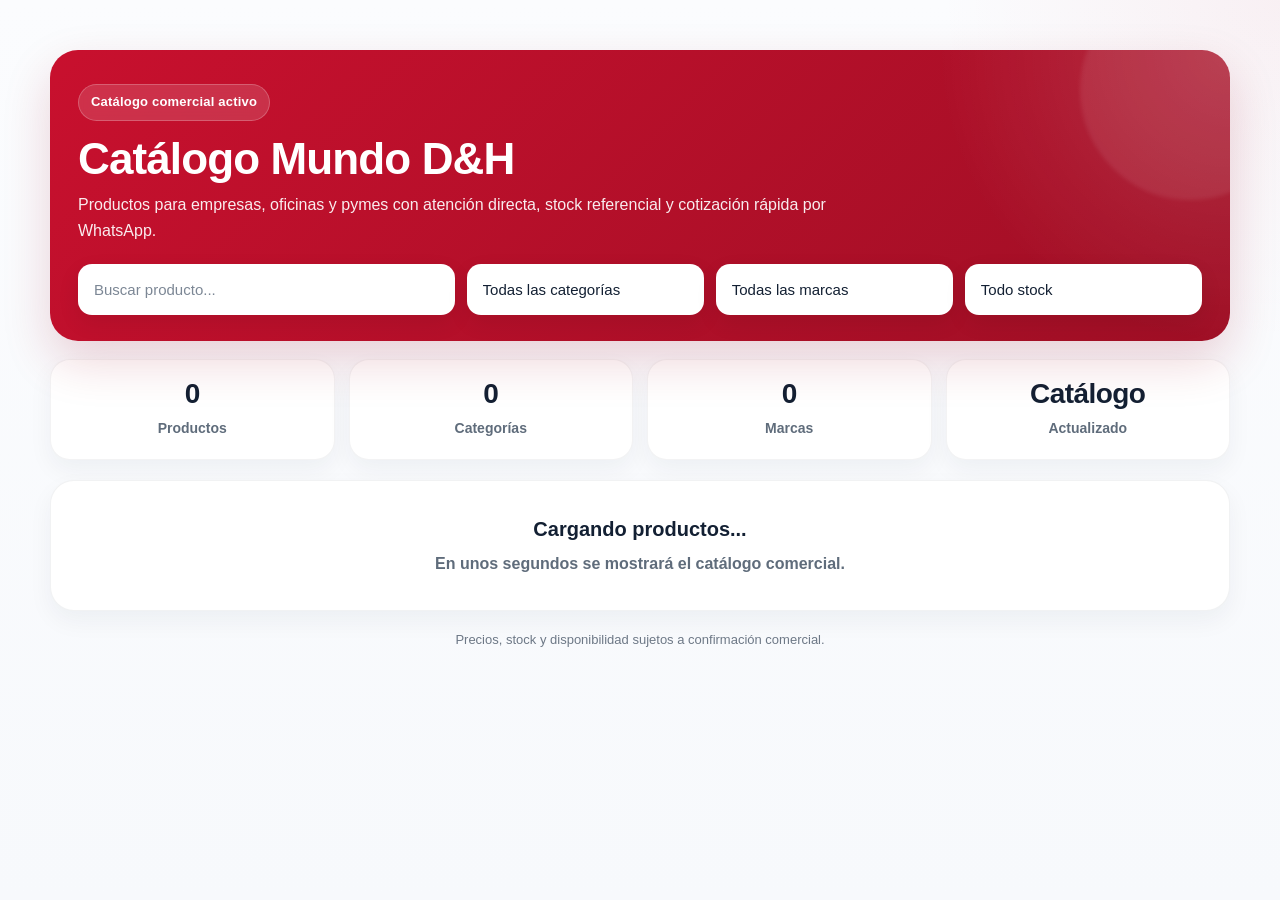
==== commit 08517942: "Update catalogo.html" ====
--- a/catalogo.html
+++ b/catalogo.html
@@ -11,96 +11,294 @@
   />
 
   <meta name="theme-color" content="#c8102e" />
-
   <link rel="stylesheet" href="style.css" />
 
   <style>
+    :root{
+      --brand:#c8102e;
+      --brand-dark:#9f0f25;
+      --ink:#132033;
+      --muted:#5f6c7b;
+      --line:#dbe3ee;
+      --bg:#f7f9fc;
+      --card:#ffffff;
+      --shadow:0 16px 40px rgba(20,32,51,.08);
+      --shadow-soft:0 10px 24px rgba(20,32,51,.05);
+      --radius-xl:28px;
+      --radius-lg:20px;
+      --radius-md:16px;
+      --radius-sm:14px;
+    }
+
+    *{
+      box-sizing:border-box;
+    }
+
+    html{
+      scroll-behavior:smooth;
+    }
+
+    body{
+      margin:0;
+      font-family:Inter, Arial, Helvetica, sans-serif;
+      background:var(--bg);
+      color:var(--ink);
+    }
+
+    img{
+      max-width:100%;
+      display:block;
+    }
+
+    .wrap{
+      width:min(1180px, calc(100% - 28px));
+      margin:0 auto;
+    }
+
     .catalog-page{
-      padding:26px 0 40px;
-      background:#f7f9fc;
+      padding:26px 0 48px;
+      background:
+        radial-gradient(circle at top right, rgba(200,16,46,.05), transparent 22%),
+        linear-gradient(180deg, #fbfcfe 0%, #f7f9fc 100%);
       min-height:100vh;
     }
 
     .catalog-hero{
+      position:relative;
+      overflow:hidden;
       background:
-        radial-gradient(circle at top right, rgba(255,255,255,.10), transparent 24%),
-        linear-gradient(135deg, #c8102e 0%, #9f0f25 100%);
+        radial-gradient(circle at top right, rgba(255,255,255,.14), transparent 24%),
+        linear-gradient(135deg, var(--brand) 0%, var(--brand-dark) 100%);
       color:#fff;
-      border-radius:28px;
-      padding:30px 26px;
+      border-radius:var(--radius-xl);
+      padding:34px 28px 26px;
       box-shadow:0 20px 48px rgba(159,15,37,.18);
       margin-top:24px;
       margin-bottom:18px;
     }
 
+    .catalog-hero::after{
+      content:"";
+      position:absolute;
+      right:-70px;
+      top:-70px;
+      width:220px;
+      height:220px;
+      border-radius:50%;
+      background:rgba(255,255,255,.08);
+      filter:blur(2px);
+    }
+
+    .catalog-badge{
+      display:inline-flex;
+      align-items:center;
+      gap:8px;
+      background:rgba(255,255,255,.14);
+      border:1px solid rgba(255,255,255,.22);
+      color:#fff;
+      padding:8px 12px;
+      border-radius:999px;
+      font-size:13px;
+      font-weight:700;
+      letter-spacing:.2px;
+      margin-bottom:14px;
+      backdrop-filter:blur(6px);
+    }
+
     .catalog-hero h1{
       margin:0 0 10px;
-      font-size:42px;
+      font-size:clamp(30px, 4vw, 44px);
+      line-height:1.08;
+      letter-spacing:-.02em;
+      position:relative;
+      z-index:1;
+    }
+
+    .catalog-hero p{
+      margin:0;
+      max-width:760px;
+      color:rgba(255,255,255,.92);
+      font-size:16px;
+      line-height:1.6;
+      position:relative;
+      z-index:1;
     }
 
     .catalog-tools{
-      margin-top:18px;
+      margin-top:20px;
       display:grid;
-      grid-template-columns:1.2fr .8fr .8fr .8fr;
+      grid-template-columns:1.35fr .85fr .85fr .85fr;
       gap:12px;
+      position:relative;
+      z-index:1;
     }
 
     .catalog-tools input,
     .catalog-tools select{
       width:100%;
-      border:1px solid #dbe3ee;
-      border-radius:14px;
-      padding:14px;
+      border:1px solid rgba(255,255,255,.2);
+      border-radius:var(--radius-sm);
+      padding:14px 15px;
       background:#fff;
+      color:var(--ink);
+      outline:none;
+      font-size:15px;
+      box-shadow:0 8px 22px rgba(0,0,0,.08);
+      appearance:none;
+    }
+
+    .catalog-tools input::placeholder{
+      color:#7c8795;
+    }
+
+    .catalog-tools input:focus,
+    .catalog-tools select:focus{
+      border-color:#ffd3da;
+      box-shadow:0 0 0 4px rgba(255,255,255,.14);
     }
 
     .catalog-summary{
       display:grid;
       grid-template-columns:repeat(4, 1fr);
       gap:14px;
-      margin:18px 0;
+      margin:18px 0 20px;
     }
 
     .summary-card{
-      background:#fff;
-      border-radius:20px;
-      padding:18px;
-      box-shadow:0 10px 24px rgba(20,32,51,.05);
+      background:var(--card);
+      border:1px solid rgba(19,32,51,.05);
+      border-radius:var(--radius-lg);
+      padding:20px 16px;
+      box-shadow:var(--shadow-soft);
       text-align:center;
+      transition:transform .18s ease, box-shadow .18s ease;
+    }
+
+    .summary-card:hover{
+      transform:translateY(-3px);
+      box-shadow:var(--shadow);
     }
 
     .summary-card strong{
       display:block;
-      font-size:26px;
-      color:#132033;
+      font-size:28px;
+      line-height:1;
+      color:var(--ink);
+      margin-bottom:8px;
+      letter-spacing:-.02em;
+    }
+
+    .summary-card span{
+      color:var(--muted);
+      font-size:14px;
+      font-weight:600;
     }
 
     .catalog-grid{
       display:grid;
       grid-template-columns:repeat(4, 1fr);
       gap:16px;
+      align-items:stretch;
+    }
+
+    .empty-state{
+      grid-column:1 / -1;
+      background:#fff;
+      border:1px solid rgba(19,32,51,.06);
+      border-radius:24px;
+      padding:34px 22px;
+      text-align:center;
+      color:var(--muted);
+      box-shadow:var(--shadow-soft);
+    }
+
+    .empty-state strong{
+      display:block;
+      color:var(--ink);
+      font-size:20px;
+      margin-bottom:8px;
+    }
+
+    .catalog-footer-note{
+      margin-top:20px;
+      text-align:center;
+      color:#6d7886;
+      font-size:13px;
+    }
+
+    @media (max-width:1100px){
+      .catalog-grid{
+        grid-template-columns:repeat(3, 1fr);
+      }
     }
 
     @media (max-width:820px){
+      .catalog-hero{
+        padding:28px 18px 20px;
+        border-radius:24px;
+      }
+
+      .catalog-tools{
+        grid-template-columns:1fr 1fr;
+      }
+
+      .catalog-summary{
+        grid-template-columns:1fr 1fr;
+      }
+
       .catalog-grid{
         grid-template-columns:repeat(2, 1fr);
       }
-
-      .catalog-tools{
-        grid-template-columns:1fr 1fr;
-      }
-
-      .catalog-summary{
-        grid-template-columns:1fr 1fr;
-      }
     }
 
     @media (max-width:620px){
+      .catalog-page{
+        padding:16px 0 34px;
+      }
+
+      .wrap{
+        width:min(100% - 18px, 100%);
+      }
+
+      .catalog-hero{
+        margin-top:12px;
+        margin-bottom:14px;
+        padding:22px 14px 16px;
+        border-radius:20px;
+      }
+
+      .catalog-badge{
+        font-size:12px;
+        padding:7px 10px;
+      }
+
+      .catalog-hero h1{
+        font-size:30px;
+      }
+
+      .catalog-hero p{
+        font-size:14px;
+      }
+
       .catalog-grid,
       .catalog-tools,
       .catalog-summary{
         grid-template-columns:1fr;
       }
+
+      .summary-card{
+        padding:18px 14px;
+      }
+
+      .summary-card strong{
+        font-size:24px;
+      }
+
+      .catalog-tools input,
+      .catalog-tools select{
+        padding:13px 14px;
+        font-size:15px;
+      }
     }
   </style>
 </head>
@@ -111,13 +309,24 @@
     <div class="wrap">
 
       <section class="catalog-hero">
-        <h1>Catálogo Mundo D&H</h1>
-        <p>Productos para empresas, oficinas y pymes con atención directa y cotización rápida.</p>
+        <div class="catalog-badge">Catálogo comercial activo</div>
+        <h1>Catálogo Mundo D&amp;H</h1>
+        <p>
+          Productos para empresas, oficinas y pymes con atención directa,
+          stock referencial y cotización rápida por WhatsApp.
+        </p>
 
         <div class="catalog-tools">
           <input type="text" id="searchInput" placeholder="Buscar producto..." />
-          <select id="categoryFilter"></select>
-          <select id="brandFilter"></select>
+
+          <select id="categoryFilter">
+            <option value="">Todas las categorías</option>
+          </select>
+
+          <select id="brandFilter">
+            <option value="">Todas las marcas</option>
+          </select>
+
           <select id="stockFilter">
             <option value="">Todo stock</option>
             <option value="con">Disponible</option>
@@ -127,7 +336,6 @@
         </div>
       </section>
 
-      <!-- 🔥 RESUMEN LIMPIO (SIN MARGEN) -->
       <section class="catalog-summary">
         <div class="summary-card">
           <strong id="summaryProducts">0</strong>
@@ -150,7 +358,16 @@
         </div>
       </section>
 
-      <section id="catalogGrid" class="catalog-grid"></section>
+      <section id="catalogGrid" class="catalog-grid">
+        <div class="empty-state">
+          <strong>Cargando productos...</strong>
+          <span>En unos segundos se mostrará el catálogo comercial.</span>
+        </div>
+      </section>
+
+      <div class="catalog-footer-note">
+        Precios, stock y disponibilidad sujetos a confirmación comercial.
+      </div>
 
     </div>
   </main>
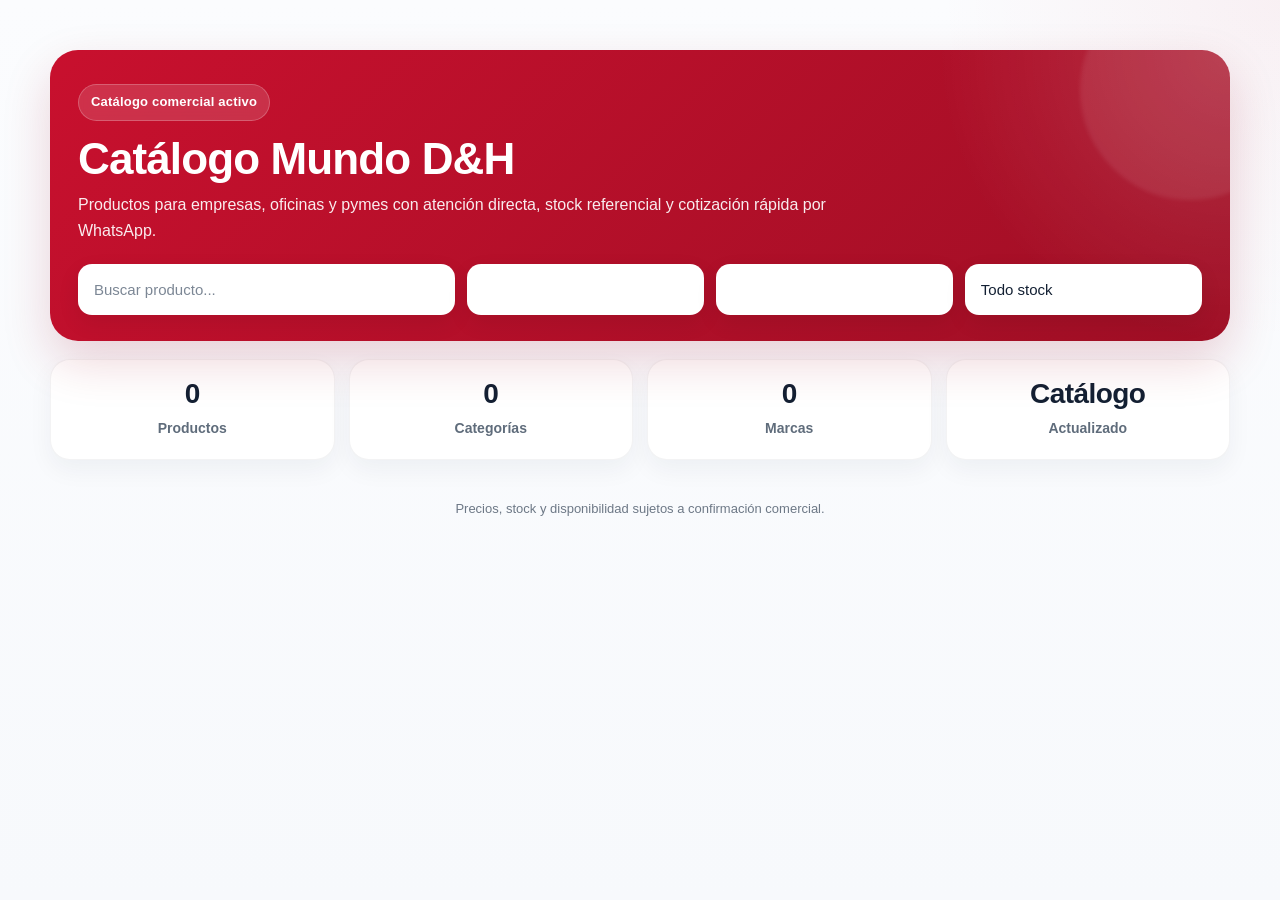
==== commit 354561b1: "Update catalogo.html" ====
--- a/catalogo.html
+++ b/catalogo.html
@@ -103,6 +103,8 @@
       letter-spacing:.2px;
       margin-bottom:14px;
       backdrop-filter:blur(6px);
+      position:relative;
+      z-index:1;
     }
 
     .catalog-hero h1{
@@ -201,24 +203,6 @@
       align-items:stretch;
     }
 
-    .empty-state{
-      grid-column:1 / -1;
-      background:#fff;
-      border:1px solid rgba(19,32,51,.06);
-      border-radius:24px;
-      padding:34px 22px;
-      text-align:center;
-      color:var(--muted);
-      box-shadow:var(--shadow-soft);
-    }
-
-    .empty-state strong{
-      display:block;
-      color:var(--ink);
-      font-size:20px;
-      margin-bottom:8px;
-    }
-
     .catalog-footer-note{
       margin-top:20px;
       text-align:center;
@@ -319,13 +303,9 @@
         <div class="catalog-tools">
           <input type="text" id="searchInput" placeholder="Buscar producto..." />
 
-          <select id="categoryFilter">
-            <option value="">Todas las categorías</option>
-          </select>
-
-          <select id="brandFilter">
-            <option value="">Todas las marcas</option>
-          </select>
+          <select id="categoryFilter"></select>
+
+          <select id="brandFilter"></select>
 
           <select id="stockFilter">
             <option value="">Todo stock</option>
@@ -358,12 +338,7 @@
         </div>
       </section>
 
-      <section id="catalogGrid" class="catalog-grid">
-        <div class="empty-state">
-          <strong>Cargando productos...</strong>
-          <span>En unos segundos se mostrará el catálogo comercial.</span>
-        </div>
-      </section>
+      <section id="catalogGrid" class="catalog-grid"></section>
 
       <div class="catalog-footer-note">
         Precios, stock y disponibilidad sujetos a confirmación comercial.
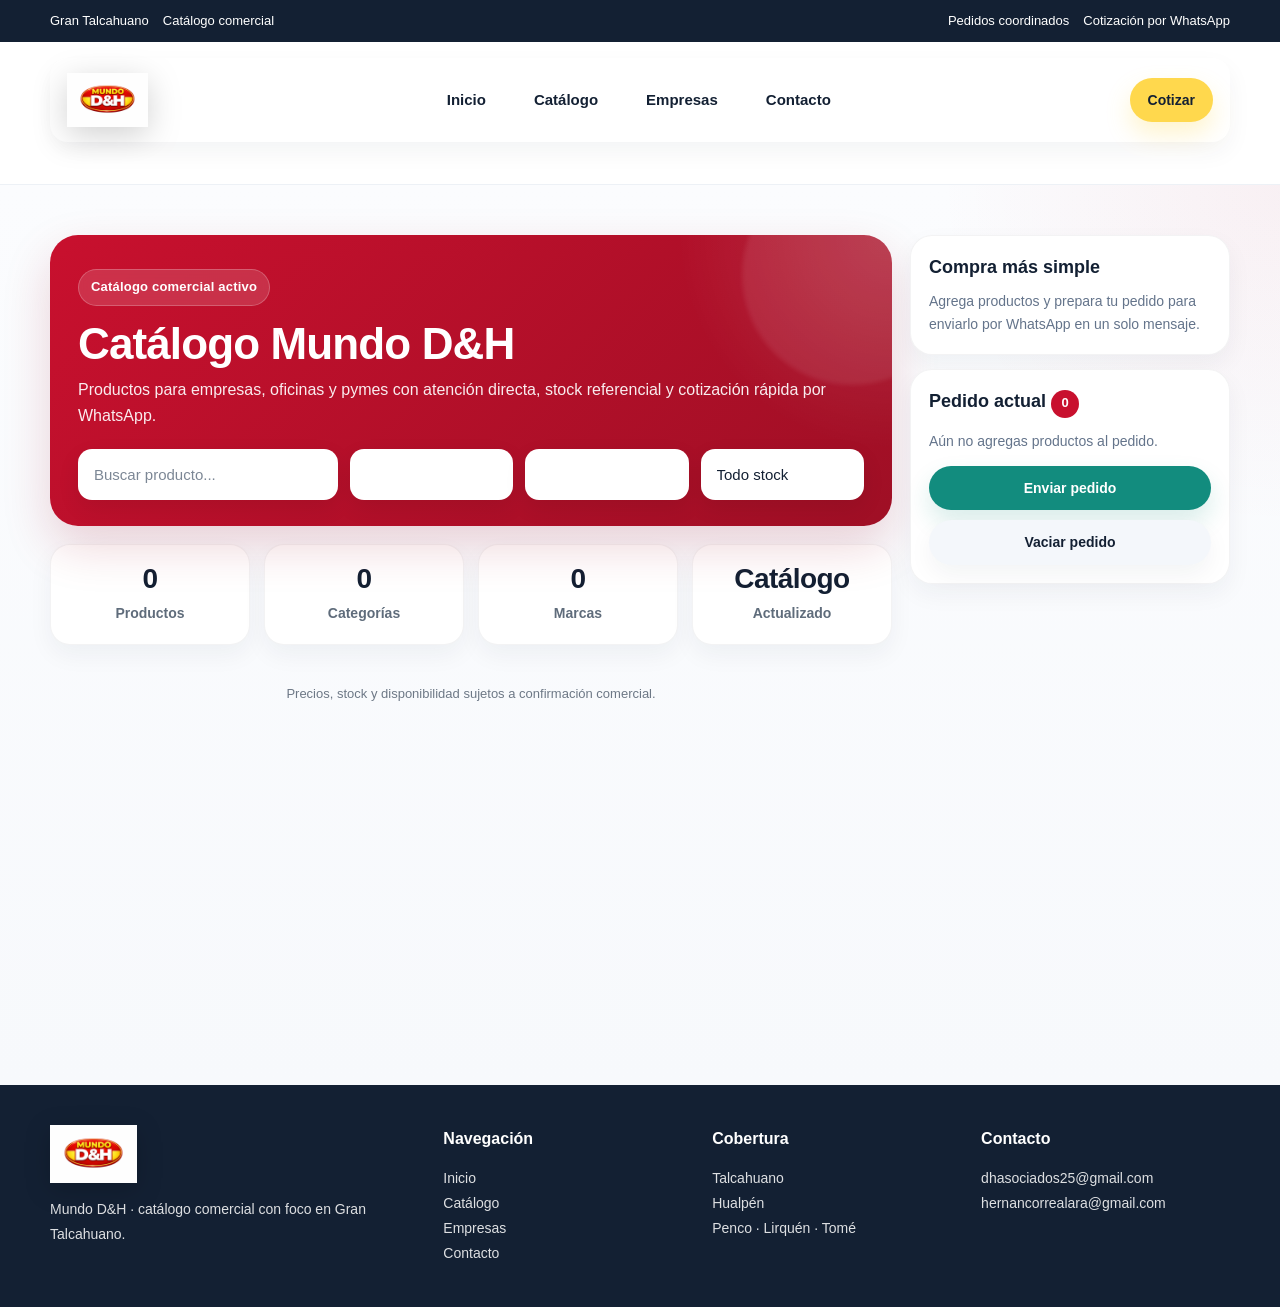
==== commit ef7db069: "Update catalogo.html" ====
--- a/catalogo.html
+++ b/catalogo.html
@@ -22,6 +22,8 @@
       --line:#dbe3ee;
       --bg:#f7f9fc;
       --card:#ffffff;
+      --wa:#128C7E;
+      --wa-dark:#0f766a;
       --shadow:0 16px 40px rgba(20,32,51,.08);
       --shadow-soft:0 10px 24px rgba(20,32,51,.05);
       --radius-xl:28px;
@@ -30,14 +32,8 @@
       --radius-sm:14px;
     }
 
-    *{
-      box-sizing:border-box;
-    }
-
-    html{
-      scroll-behavior:smooth;
-    }
-
+    *{ box-sizing:border-box; }
+    html{ scroll-behavior:smooth; }
     body{
       margin:0;
       font-family:Inter, Arial, Helvetica, sans-serif;
@@ -53,6 +49,100 @@
     .wrap{
       width:min(1180px, calc(100% - 28px));
       margin:0 auto;
+    }
+
+    .topbar{
+      background:#132033;
+      color:#fff;
+      font-size:13px;
+    }
+
+    .topbar-inner{
+      min-height:42px;
+      display:flex;
+      align-items:center;
+      justify-content:space-between;
+      gap:16px;
+      flex-wrap:wrap;
+    }
+
+    .topbar-left,
+    .topbar-right{
+      display:flex;
+      align-items:center;
+      gap:14px;
+      flex-wrap:wrap;
+    }
+
+    .header{
+      background:#fff;
+      border-bottom:1px solid #edf1f6;
+      position:sticky;
+      top:0;
+      z-index:30;
+    }
+
+    .nav{
+      min-height:82px;
+      display:flex;
+      align-items:center;
+      justify-content:space-between;
+      gap:18px;
+    }
+
+    .brand{
+      display:inline-flex;
+      align-items:center;
+      text-decoration:none;
+      flex-shrink:0;
+    }
+
+    .brand-logo{
+      height:54px;
+      width:auto;
+      object-fit:contain;
+    }
+
+    .menu{
+      display:flex;
+      align-items:center;
+      gap:20px;
+      flex-wrap:wrap;
+    }
+
+    .menu a{
+      color:#132033;
+      text-decoration:none;
+      font-weight:700;
+      font-size:15px;
+    }
+
+    .menu a:hover{
+      color:var(--brand);
+    }
+
+    .btn{
+      display:inline-flex;
+      align-items:center;
+      justify-content:center;
+      border:none;
+      text-decoration:none;
+      cursor:pointer;
+      border-radius:999px;
+      padding:12px 18px;
+      font-weight:800;
+      font-size:14px;
+      transition:.18s ease;
+    }
+
+    .btn-yellow{
+      background:#ffd84d;
+      color:#132033;
+      box-shadow:0 12px 24px rgba(255,216,77,.28);
+    }
+
+    .btn-yellow:hover{
+      transform:translateY(-1px);
     }
 
     .catalog-page{
@@ -61,6 +151,17 @@
         radial-gradient(circle at top right, rgba(200,16,46,.05), transparent 22%),
         linear-gradient(180deg, #fbfcfe 0%, #f7f9fc 100%);
       min-height:100vh;
+    }
+
+    .catalog-layout{
+      display:grid;
+      grid-template-columns:1fr 320px;
+      gap:18px;
+      align-items:start;
+    }
+
+    .catalog-main{
+      min-width:0;
     }
 
     .catalog-hero{
@@ -176,11 +277,6 @@
       transition:transform .18s ease, box-shadow .18s ease;
     }
 
-    .summary-card:hover{
-      transform:translateY(-3px);
-      box-shadow:var(--shadow);
-    }
-
     .summary-card strong{
       display:block;
       font-size:28px;
@@ -198,9 +294,142 @@
 
     .catalog-grid{
       display:grid;
-      grid-template-columns:repeat(4, 1fr);
+      grid-template-columns:repeat(3, 1fr);
       gap:16px;
       align-items:stretch;
+    }
+
+    .catalog-sidebar{
+      position:sticky;
+      top:104px;
+      display:grid;
+      gap:14px;
+      margin-top:24px;
+    }
+
+    .side-card{
+      background:#fff;
+      border:1px solid rgba(19,32,51,.05);
+      border-radius:22px;
+      padding:18px;
+      box-shadow:var(--shadow-soft);
+    }
+
+    .side-card h3{
+      margin:0 0 10px;
+      font-size:18px;
+      color:#132033;
+    }
+
+    .side-card p{
+      margin:0;
+      color:#64748b;
+      font-size:14px;
+      line-height:1.65;
+    }
+
+    .cart-badge{
+      display:inline-flex;
+      align-items:center;
+      justify-content:center;
+      min-width:28px;
+      height:28px;
+      border-radius:999px;
+      background:var(--brand);
+      color:#fff;
+      font-size:13px;
+      font-weight:800;
+      padding:0 8px;
+    }
+
+    .cart-list{
+      display:grid;
+      gap:10px;
+      margin-top:12px;
+      max-height:320px;
+      overflow:auto;
+    }
+
+    .cart-item{
+      border:1px solid #edf1f6;
+      border-radius:14px;
+      padding:10px 12px;
+      background:#fbfcfe;
+    }
+
+    .cart-item strong{
+      display:block;
+      font-size:14px;
+      color:#132033;
+      margin-bottom:4px;
+    }
+
+    .cart-item span{
+      display:block;
+      font-size:13px;
+      color:#64748b;
+    }
+
+    .cart-empty{
+      color:#64748b;
+      font-size:14px;
+      line-height:1.6;
+    }
+
+    .cart-actions{
+      display:grid;
+      gap:10px;
+      margin-top:14px;
+    }
+
+    .btn-wa{
+      background:var(--wa);
+      color:#fff;
+      box-shadow:0 12px 24px rgba(18,140,126,.16);
+    }
+
+    .btn-wa:hover{
+      background:var(--wa-dark);
+    }
+
+    .btn-light{
+      background:#f4f7fb;
+      color:#132033;
+    }
+
+    .floating-cart{
+      position:fixed;
+      right:16px;
+      bottom:16px;
+      z-index:40;
+      width:60px;
+      height:60px;
+      border-radius:999px;
+      border:none;
+      background:var(--brand);
+      color:#fff;
+      font-size:24px;
+      font-weight:900;
+      box-shadow:0 18px 36px rgba(200,16,46,.28);
+      cursor:pointer;
+      display:none;
+    }
+
+    .floating-cart-count{
+      position:absolute;
+      top:-5px;
+      right:-5px;
+      min-width:24px;
+      height:24px;
+      border-radius:999px;
+      background:#ffd84d;
+      color:#132033;
+      font-size:12px;
+      font-weight:900;
+      display:flex;
+      align-items:center;
+      justify-content:center;
+      padding:0 6px;
     }
 
     .catalog-footer-note{
@@ -210,13 +439,70 @@
       font-size:13px;
     }
 
+    .footer{
+      background:#132033;
+      color:#fff;
+      padding:40px 0;
+    }
+
+    .footer-grid{
+      display:grid;
+      grid-template-columns:1.2fr .8fr .8fr .8fr;
+      gap:20px;
+    }
+
+    .footer a,
+    .footer div,
+    .footer p{
+      color:rgba(255,255,255,.86);
+      text-decoration:none;
+      line-height:1.8;
+      font-size:14px;
+    }
+
+    .footer h4{
+      margin:0 0 12px;
+      font-size:16px;
+      color:#fff;
+    }
+
+    .footer-logo{
+      height:58px;
+      width:auto;
+      margin-bottom:10px;
+    }
+
     @media (max-width:1100px){
+      .catalog-layout{
+        grid-template-columns:1fr;
+      }
+
+      .catalog-sidebar{
+        position:static;
+        margin-top:0;
+      }
+
       .catalog-grid{
-        grid-template-columns:repeat(3, 1fr);
+        grid-template-columns:repeat(2, 1fr);
+      }
+
+      .footer-grid{
+        grid-template-columns:1fr 1fr;
       }
     }
 
     @media (max-width:820px){
+      .nav{
+        min-height:auto;
+        padding:14px 0;
+        flex-wrap:wrap;
+      }
+
+      .menu{
+        width:100%;
+        justify-content:center;
+      }
+
       .catalog-hero{
         padding:28px 18px 20px;
         border-radius:24px;
@@ -242,6 +528,14 @@
 
       .wrap{
         width:min(100% - 18px, 100%);
+      }
+
+      .topbar-inner{
+        justify-content:center;
+      }
+
+      .brand-logo{
+        height:46px;
       }
 
       .catalog-hero{
@@ -266,7 +560,8 @@
 
       .catalog-grid,
       .catalog-tools,
-      .catalog-summary{
+      .catalog-summary,
+      .footer-grid{
         grid-template-columns:1fr;
       }
 
@@ -283,70 +578,164 @@
         padding:13px 14px;
         font-size:15px;
       }
+
+      .floating-cart{
+        display:block;
+      }
     }
   </style>
 </head>
 
 <body>
 
+  <div class="topbar">
+    <div class="wrap topbar-inner">
+      <div class="topbar-left">
+        <span>Gran Talcahuano</span>
+        <span>Catálogo comercial</span>
+      </div>
+      <div class="topbar-right">
+        <span>Pedidos coordinados</span>
+        <span>Cotización por WhatsApp</span>
+      </div>
+    </div>
+  </div>
+
+  <header class="header">
+    <div class="wrap nav">
+      <a class="brand" href="index.html">
+        <img src="./logotipo.png" alt="Mundo D&H" class="brand-logo" />
+      </a>
+
+      <nav class="menu">
+        <a href="index.html">Inicio</a>
+        <a href="catalogo.html">Catálogo</a>
+        <a href="empresas.html">Empresas</a>
+        <a href="contacto.html">Contacto</a>
+      </nav>
+
+      <a class="btn btn-yellow" href="whatsapp.html">Cotizar</a>
+    </div>
+  </header>
+
   <main class="catalog-page">
     <div class="wrap">
-
-      <section class="catalog-hero">
-        <div class="catalog-badge">Catálogo comercial activo</div>
-        <h1>Catálogo Mundo D&amp;H</h1>
-        <p>
-          Productos para empresas, oficinas y pymes con atención directa,
-          stock referencial y cotización rápida por WhatsApp.
-        </p>
-
-        <div class="catalog-tools">
-          <input type="text" id="searchInput" placeholder="Buscar producto..." />
-
-          <select id="categoryFilter"></select>
-
-          <select id="brandFilter"></select>
-
-          <select id="stockFilter">
-            <option value="">Todo stock</option>
-            <option value="con">Disponible</option>
-            <option value="bajo">Stock bajo</option>
-            <option value="sin">Sin stock</option>
-          </select>
-        </div>
-      </section>
-
-      <section class="catalog-summary">
-        <div class="summary-card">
-          <strong id="summaryProducts">0</strong>
-          <span>Productos</span>
-        </div>
-
-        <div class="summary-card">
-          <strong id="summaryCategories">0</strong>
-          <span>Categorías</span>
-        </div>
-
-        <div class="summary-card">
-          <strong id="summaryBrands">0</strong>
-          <span>Marcas</span>
-        </div>
-
-        <div class="summary-card">
-          <strong>Catálogo</strong>
-          <span>Actualizado</span>
-        </div>
-      </section>
-
-      <section id="catalogGrid" class="catalog-grid"></section>
-
-      <div class="catalog-footer-note">
-        Precios, stock y disponibilidad sujetos a confirmación comercial.
+      <div class="catalog-layout">
+
+        <section class="catalog-main">
+          <section class="catalog-hero">
+            <div class="catalog-badge">Catálogo comercial activo</div>
+            <h1>Catálogo Mundo D&amp;H</h1>
+            <p>
+              Productos para empresas, oficinas y pymes con atención directa,
+              stock referencial y cotización rápida por WhatsApp.
+            </p>
+
+            <div class="catalog-tools">
+              <input type="text" id="searchInput" placeholder="Buscar producto..." />
+
+              <select id="categoryFilter"></select>
+
+              <select id="brandFilter"></select>
+
+              <select id="stockFilter">
+                <option value="">Todo stock</option>
+                <option value="con">Disponible</option>
+                <option value="bajo">Stock bajo</option>
+                <option value="sin">Sin stock</option>
+              </select>
+            </div>
+          </section>
+
+          <section class="catalog-summary">
+            <div class="summary-card">
+              <strong id="summaryProducts">0</strong>
+              <span>Productos</span>
+            </div>
+
+            <div class="summary-card">
+              <strong id="summaryCategories">0</strong>
+              <span>Categorías</span>
+            </div>
+
+            <div class="summary-card">
+              <strong id="summaryBrands">0</strong>
+              <span>Marcas</span>
+            </div>
+
+            <div class="summary-card">
+              <strong>Catálogo</strong>
+              <span>Actualizado</span>
+            </div>
+          </section>
+
+          <section id="catalogGrid" class="catalog-grid"></section>
+
+          <div class="catalog-footer-note">
+            Precios, stock y disponibilidad sujetos a confirmación comercial.
+          </div>
+        </section>
+
+        <aside class="catalog-sidebar">
+          <div class="side-card">
+            <h3>Compra más simple</h3>
+            <p>
+              Agrega productos y prepara tu pedido para enviarlo por WhatsApp en un solo mensaje.
+            </p>
+          </div>
+
+          <div class="side-card">
+            <h3>Pedido actual <span id="cartCount" class="cart-badge">0</span></h3>
+            <div id="cartItems" class="cart-list">
+              <div class="cart-empty">Aún no agregas productos al pedido.</div>
+            </div>
+
+            <div class="cart-actions">
+              <button id="sendCartBtn" class="btn btn-wa" type="button">Enviar pedido</button>
+              <button id="clearCartBtn" class="btn btn-light" type="button">Vaciar pedido</button>
+            </div>
+          </div>
+        </aside>
+
       </div>
-
     </div>
   </main>
 
+  <footer class="footer">
+    <div class="wrap footer-grid">
+      <div>
+        <img src="./logotipo.png" alt="Mundo D&H" class="footer-logo" />
+        <p>Mundo D&amp;H · catálogo comercial con foco en Gran Talcahuano.</p>
+      </div>
+
+      <div>
+        <h4>Navegación</h4>
+        <a href="index.html">Inicio</a><br />
+        <a href="catalogo.html">Catálogo</a><br />
+        <a href="empresas.html">Empresas</a><br />
+        <a href="contacto.html">Contacto</a>
+      </div>
+
+      <div>
+        <h4>Cobertura</h4>
+        <div>Talcahuano</div>
+        <div>Hualpén</div>
+        <div>Penco · Lirquén · Tomé</div>
+      </div>
+
+      <div>
+        <h4>Contacto</h4>
+        <div>dhasociados25@gmail.com</div>
+        <div>hernancorrealara@gmail.com</div>
+      </div>
+    </div>
+  </footer>
+
+  <button id="floatingCartBtn" class="floating-cart" type="button" aria-label="Ver pedido">
+    🛒
+    <span id="floatingCartCount" class="floating-cart-count">0</span>
+  </button>
+
   <script src="catalogo.js"></script>
 
 </body>
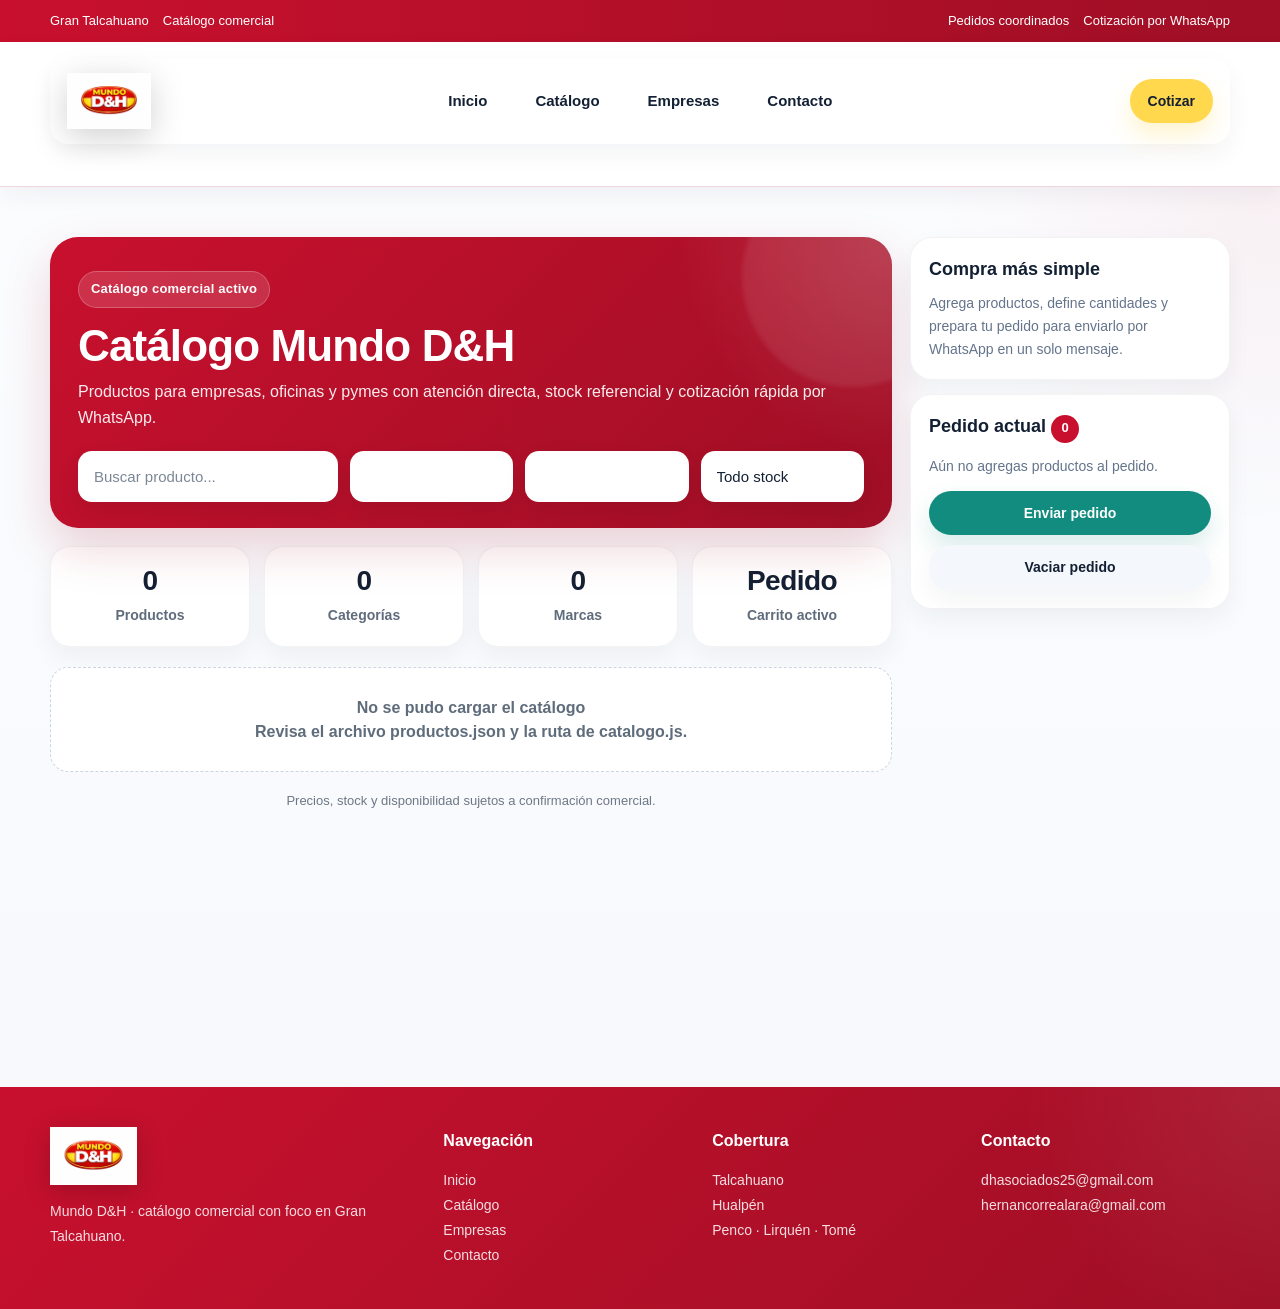
==== commit e0201b89: "Update catalogo.html" ====
--- a/catalogo.html
+++ b/catalogo.html
@@ -17,6 +17,7 @@
     :root{
       --brand:#c8102e;
       --brand-dark:#9f0f25;
+      --brand-soft:#fff1f3;
       --ink:#132033;
       --muted:#5f6c7b;
       --line:#dbe3ee;
@@ -24,6 +25,7 @@
       --card:#ffffff;
       --wa:#128C7E;
       --wa-dark:#0f766a;
+      --yellow:#ffd84d;
       --shadow:0 16px 40px rgba(20,32,51,.08);
       --shadow-soft:0 10px 24px rgba(20,32,51,.05);
       --radius-xl:28px;
@@ -34,6 +36,7 @@
 
     *{ box-sizing:border-box; }
     html{ scroll-behavior:smooth; }
+
     body{
       margin:0;
       font-family:Inter, Arial, Helvetica, sans-serif;
@@ -52,9 +55,10 @@
     }
 
     .topbar{
-      background:#132033;
+      background:linear-gradient(90deg, var(--brand) 0%, var(--brand-dark) 100%);
       color:#fff;
       font-size:13px;
+      box-shadow:0 8px 20px rgba(159,15,37,.14);
     }
 
     .topbar-inner{
@@ -75,11 +79,13 @@
     }
 
     .header{
-      background:#fff;
-      border-bottom:1px solid #edf1f6;
+      background:rgba(255,255,255,.96);
+      border-bottom:1px solid #f1d7dd;
       position:sticky;
       top:0;
       z-index:30;
+      backdrop-filter:blur(10px);
+      box-shadow:0 8px 22px rgba(20,32,51,.05);
     }
 
     .nav{
@@ -98,7 +104,7 @@
     }
 
     .brand-logo{
-      height:54px;
+      height:56px;
       width:auto;
       object-fit:contain;
     }
@@ -115,6 +121,7 @@
       text-decoration:none;
       font-weight:700;
       font-size:15px;
+      transition:.18s ease;
     }
 
     .menu a:hover{
@@ -136,7 +143,7 @@
     }
 
     .btn-yellow{
-      background:#ffd84d;
+      background:var(--yellow);
       color:#132033;
       box-shadow:0 12px 24px rgba(255,216,77,.28);
     }
@@ -275,6 +282,11 @@
       box-shadow:var(--shadow-soft);
       text-align:center;
       transition:transform .18s ease, box-shadow .18s ease;
+    }
+
+    .summary-card:hover{
+      transform:translateY(-3px);
+      box-shadow:var(--shadow);
     }
 
     .summary-card strong{
@@ -422,7 +434,7 @@
       min-width:24px;
       height:24px;
       border-radius:999px;
-      background:#ffd84d;
+      background:var(--yellow);
       color:#132033;
       font-size:12px;
       font-weight:900;
@@ -440,7 +452,9 @@
     }
 
     .footer{
-      background:#132033;
+      background:
+        radial-gradient(circle at top right, rgba(255,255,255,.08), transparent 20%),
+        linear-gradient(135deg, var(--brand) 0%, var(--brand-dark) 100%);
       color:#fff;
       padding:40px 0;
     }
@@ -472,6 +486,87 @@
       margin-bottom:10px;
     }
 
+    .qty-row{
+      display:flex;
+      align-items:center;
+      justify-content:space-between;
+      gap:10px;
+      margin-top:10px;
+    }
+
+    .qty-box{
+      display:inline-flex;
+      align-items:center;
+      border:1px solid #dbe3ee;
+      border-radius:12px;
+      overflow:hidden;
+      background:#fff;
+    }
+
+    .qty-btn{
+      width:38px;
+      height:38px;
+      border:none;
+      background:#f4f7fb;
+      color:#132033;
+      font-weight:900;
+      font-size:18px;
+      cursor:pointer;
+    }
+
+    .qty-btn:hover{
+      background:#e8eef6;
+    }
+
+    .qty-input{
+      width:72px;
+      height:38px;
+      border:none;
+      text-align:center;
+      font-weight:800;
+      color:#132033;
+      outline:none;
+    }
+
+    .btn-add-cart{
+      background:var(--brand);
+      color:#fff;
+      box-shadow:0 12px 24px rgba(200,16,46,.18);
+    }
+
+    .btn-add-cart:hover{
+      background:#a70e27;
+    }
+
+    .cart-item-row{
+      display:flex;
+      justify-content:space-between;
+      gap:10px;
+      align-items:flex-start;
+    }
+
+    .cart-item-actions{
+      display:flex;
+      align-items:center;
+      gap:8px;
+      margin-top:8px;
+      flex-wrap:wrap;
+    }
+
+    .cart-mini-btn{
+      border:none;
+      border-radius:10px;
+      background:#f4f7fb;
+      color:#132033;
+      padding:6px 10px;
+      font-weight:800;
+      cursor:pointer;
+    }
+
+    .cart-mini-btn:hover{
+      background:#e8eef6;
+    }
+
     @media (max-width:1100px){
       .catalog-layout{
         grid-template-columns:1fr;
@@ -581,6 +676,11 @@
 
       .floating-cart{
         display:block;
+      }
+
+      .qty-row{
+        flex-direction:column;
+        align-items:stretch;
       }
     }
   </style>
@@ -633,11 +733,8 @@
 
             <div class="catalog-tools">
               <input type="text" id="searchInput" placeholder="Buscar producto..." />
-
               <select id="categoryFilter"></select>
-
               <select id="brandFilter"></select>
-
               <select id="stockFilter">
                 <option value="">Todo stock</option>
                 <option value="con">Disponible</option>
@@ -664,8 +761,8 @@
             </div>
 
             <div class="summary-card">
-              <strong>Catálogo</strong>
-              <span>Actualizado</span>
+              <strong>Pedido</strong>
+              <span>Carrito activo</span>
             </div>
           </section>
 
@@ -680,12 +777,13 @@
           <div class="side-card">
             <h3>Compra más simple</h3>
             <p>
-              Agrega productos y prepara tu pedido para enviarlo por WhatsApp en un solo mensaje.
+              Agrega productos, define cantidades y prepara tu pedido para enviarlo por WhatsApp en un solo mensaje.
             </p>
           </div>
 
           <div class="side-card">
             <h3>Pedido actual <span id="cartCount" class="cart-badge">0</span></h3>
+
             <div id="cartItems" class="cart-list">
               <div class="cart-empty">Aún no agregas productos al pedido.</div>
             </div>
